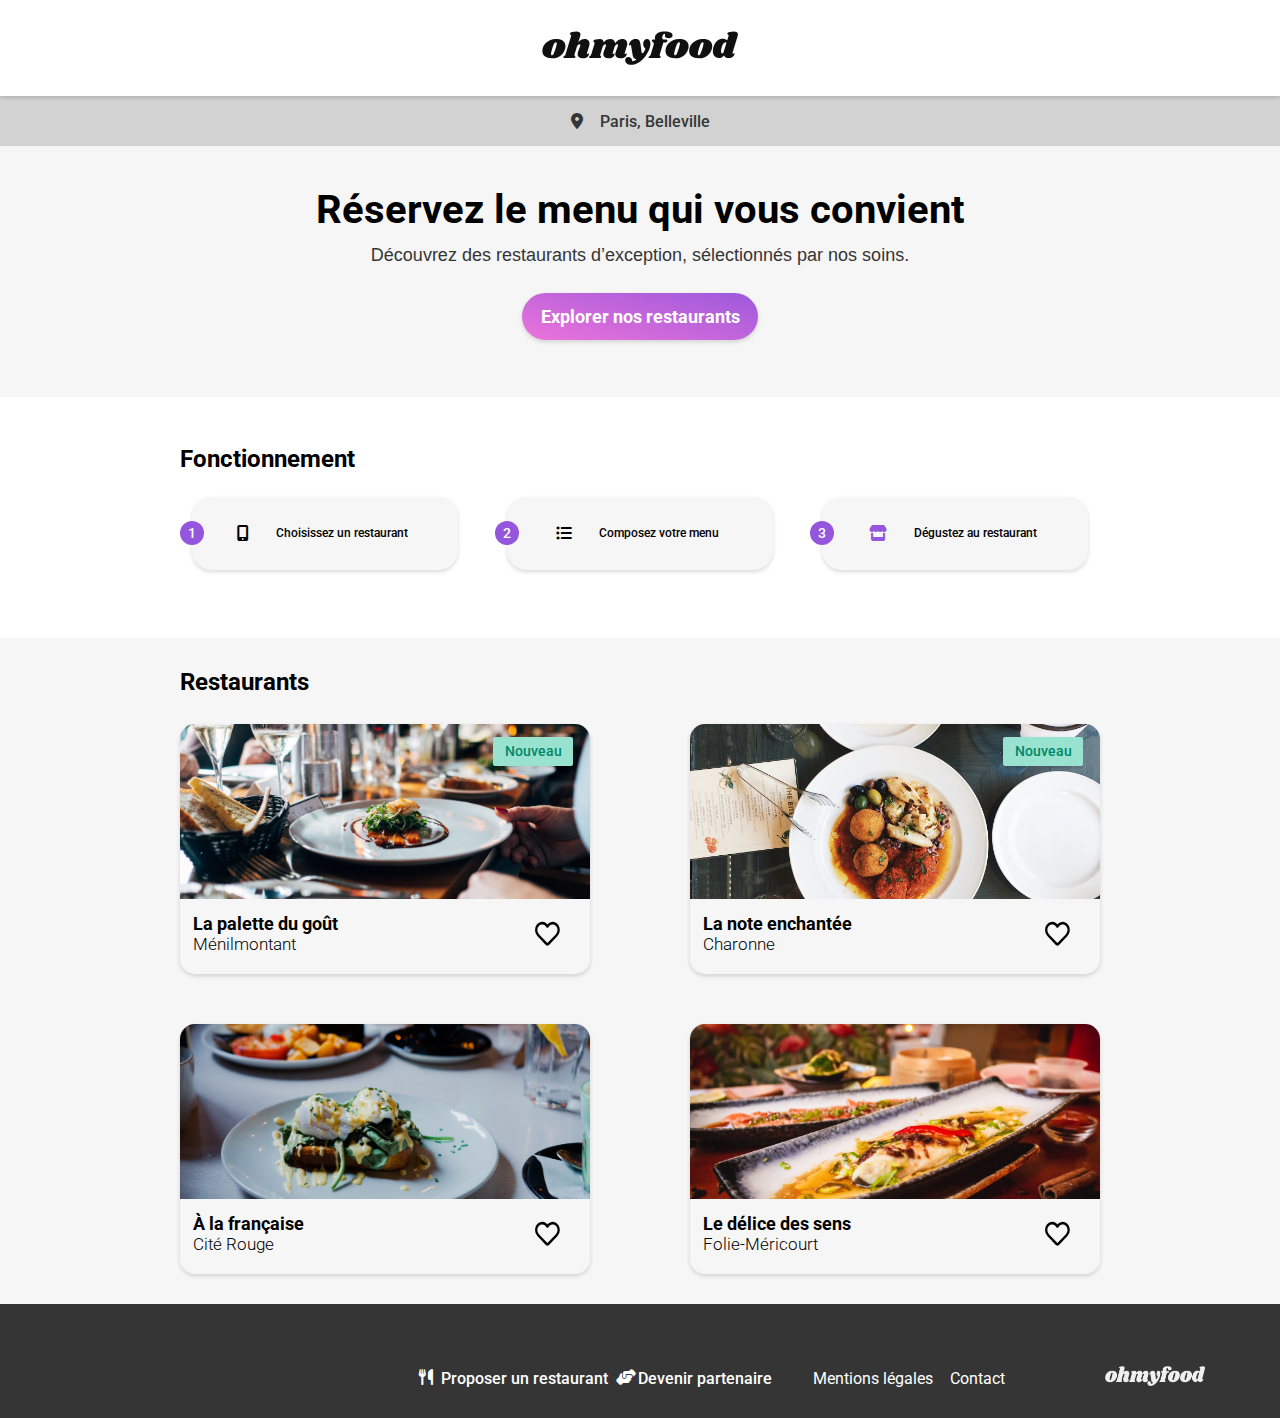
==== index.html @ 23bd2c26 "like button feature ok" ====
<!DOCTYPE html>
<html lang="fr">

<head>
    <meta charset="UTF-8">
    <title>Oh my food</title>
    <meta name="viewport" content="width=device-width, initial-scale=1.0">
    <link rel="preconnect" href="https://fonts.googleapis.com">
    <link rel="preconnect" href="https://fonts.gstatic.com" crossorigin>
    <link href="https://fonts.googleapis.com/css2?family=Roboto&family=Shrikhand&display=swap" rel="stylesheet">
    <link rel="stylesheet" href="sass/style.css">
</head>

<body>
    <header class="header_home">
        <!--logo-->
        <img  class="header_home-img" src="images/logo/ohmyfood@2x.svg" alt="logo ohmyfood">
    </header>
    <main>
        <section class="location_section">
            <!--location-->
            <i class="fa-sharp fa-solid fa-location-dot"></i>
            <h3>Paris, Belleville</h3>
        </section>
        <section class="button_section">
            <!--titles and button-->
            <div>
                <h1>Réservez le menu qui vous convient</h1>
                <h2>Découvrez des restaurants d’exception, sélectionnés par nos soins.</h2>
<!--            button    -->
                <a class="button" rel="explorer" href="#ancre_restaurants"><h4>Explorer nos restaurants</h4></a>
            </div>
        </section>
        <section class="fonctionnement_section">
            <h1 class="fonctionnement_section-title">Fonctionnement</h1>
<!--        all the 3 "how it works cards"-->
            <div class="fonctionnement_section-cardsContainer">
<!--            1st-->
                <article class="fonctionnement_section-singleCard">
<!--                number in purple circle    -->
                    <div class="cardNumber">
                        <p>1</p>
                    </div>
<!--                "how it works card box"    -->
                    <div class="cardBox">
                        <i class="fa-solid fa-mobile-screen-button"></i>
                        <h3>Choisissez un restaurant</h3>
                    </div>
                </article>
<!--            2nd    -->
                <article class="fonctionnement_section-singleCard">
                    <div class="cardNumber">
                        <p>2</p>
                    </div>
                    <div class="cardBox">
                        <i class="fa-solid fa-list-ul"></i>
                        <h3>Composez votre menu</h3>
                    </div>
                </article>
<!--            3rd    -->
                <article class="fonctionnement_section-singleCard">
                    <div class="cardNumber">
                        <p>3</p>
                    </div>
                    <div class="cardBox">
                        <i class="fa-solid fa-store purpleIcon"></i>
                        <h3>Dégustez au restaurant</h3>
                    </div>
                </article>
            </div>
        </section>
        <section class="restaurants_section" id="ancre_restaurants">
            <h1 class="restaurants_section-title">Restaurants</h1>
            <div class="restaurants_section-cardsContainer">
                <article class="restaurants_section-singleCard">
                    <a rel="La palette du goût" href="restaurants/palette_du_gout.html">
                        <div>
                            <img src="images/restaurants/jay-wennington-N_Y88TWmGwA-unsplash.jpg" alt="La note enchantée image">
                            <p class="newIcon">Nouveau</p>
                        </div>
                        <div class="card_textContainer">
                            <h4>La palette du goût</h4>
                            <h5>Ménilmontant</h5>
                        </div>
                    </a>
                    <div class="likeButton likeButtonCard">
                        <input type="checkbox" class="likeButton-input">
                        <label class="likeButton-label">
                            <i class="fa-regular fa-heart likeDefault"></i>
                            <i class="fa-solid fa-heart likeActive"></i>
                        </label>
                    </div>
                </article>
                <article class="restaurants_section-singleCard">
                    <a rel="La note enchantée" href="restaurants/note_enchantée.html">
                        <div>
                            <img src="images/restaurants/stil-u2Lp8tXIcjw-unsplash.jpg" alt="La note enchantée image">
                            <p class="newIcon">Nouveau</p>
                        </div>
                        <div class="card_textContainer">
                            <h4>La note enchantée</h4>
                            <h5>Charonne</h5>
                        </div>
                    </a>
                    <div class="likeButton likeButtonCard">
                        <input type="checkbox" class="likeButton-input">
                        <label class="likeButton-label">
                            <i class="fa-regular fa-heart likeDefault"></i>
                            <i class="fa-solid fa-heart likeActive"></i>
                        </label>
                    </div>
                </article>
                <article class="restaurants_section-singleCard">
                    <a rel="La note enchantée" href="restaurants/la_francaise.html">
                        <div>
                            <img src="images/restaurants/toa-heftiba-DQKerTsQwi0-unsplash.jpg" alt="La note enchantée image">
                        </div>
                        <div class="card_textContainer">
                            <h4>À la française</h4>
                            <h5>Cité Rouge</h5>
                        </div>
                    </a>
                    <div class="likeButton likeButtonCard">
                        <input type="checkbox" class="likeButton-input">
                        <label class="likeButton-label">
                            <i class="fa-regular fa-heart likeDefault"></i>
                            <i class="fa-solid fa-heart likeActive"></i>
                        </label>
                    </div>
                </article>
                <article class="restaurants_section-singleCard">
                    <a rel="La note enchantée" href="restaurants/delice_des_sens.html">
                        <div>
                            <img src="images/restaurants/louis-hansel-shotsoflouis-qNBGVyOCY8Q-unsplash.jpg" alt="La note enchantée image">
                        </div>
                        <div class="card_textContainer">
                            <h4>Le délice des sens</h4>
                            <h5>Folie-Méricourt</h5>
                        </div>
                    </a>
                    <div class="likeButton likeButtonCard">
                        <input type="checkbox" class="likeButton-input">
                        <label class="likeButton-label">
                            <i class="fa-regular fa-heart likeDefault"></i>
                            <i class="fa-solid fa-heart likeActive"></i>
                        </label>
                    </div>
                </article>
            </div>
        </section>
    </main>
    <footer>
        <section>
            <img src="images/logo/ohmyfood.png" alt="logo ohmyfood">
            <article>
                <a rel="Proposer un restaurant" href="#">
                    <div>
                        <i class="fa-solid fa-utensils"></i>
                        <h3>Proposer un restaurant</h3>
                    </div>
                </a>
                <a rel="Devenir Partenaire" href="#">
                    <div>
                        <i class="fa-solid fa-handshake-angle"></i>
                        <h3>Devenir partenaire</h3>
                    </div>
                </a>
                <a class="footerText" rel="mentions légales" href="#">Mentions légales</a>
                <a class="footerText" rel="contact" href="#">Contact</a>
            </article>
        </section>
    </footer>
</body>

</html>
---- sass/style.css ----
/*mixins*/
@import 'fontawesome/fontawesome.css';
body {
  width: 100%;
  margin: 0px;
  padding: 0px;
}

section {
  width: 100%;
}

* {
  font-family: Roboto, sans-serif;
}

a {
  text-decoration: none;
  color: black;
}

h1 {
  font-size: 24px;
  font-weight: 700;
  margin: 0;
}

h2 {
  font-size: 18px;
  font-weight: 300;
}

h3 {
  font-size: 16px;
  font-weight: 500;
  margin: 0;
}

h4 {
  font-size: 18px;
  font-weight: 700;
  margin: 0;
}

h5 {
  font-size: 17px;
  font-weight: 300;
  margin: 0;
}

p {
  font-size: 14.18px;
  font-weight: 500;
  margin: 0;
}

.restaurant_name {
  font-family: Shrikhand;
  font-size: 28px;
  font-style: italic;
  font-weight: 400;
  line-height: 41px;
  letter-spacing: 0em;
}

.recepy_name {
  font-size: 18px;
  font-weight: 600;
}

.recepy_spec {
  font-size: 15.04;
  font-weight: 300;
}

.recepy_price {
  font-size: 15.04;
  font-weight: 700;
}

footer {
  background-color: #353535;
  width: 100%;
}
footer section {
  height: 176px;
  display: flex;
  flex-direction: column;
}
footer img {
  padding-top: 22px;
  padding-left: 25px;
  padding-bottom: 16px;
  height: 20px;
  width: 100px;
  -webkit-filter: invert(100%);
  filter: invert(100%);
}
footer article {
  display: flex;
  flex-flow: column nowrap;
  gap: 7px;
  padding-left: 25px;
}
footer div {
  display: flex;
  flex-direction: row;
  flex-wrap: nowrap;
  gap: 11px;
}
footer i {
  width: 11px;
  height: 13px;
}
footer a {
  color: #FFFFFF;
}
@media (min-width: 914px) {
  footer section {
    height: 114px;
    flex-direction: row-reverse;
    align-items: flex-end;
  }
  footer img {
    position: relative;
    bottom: 2px;
    padding-right: 75px;
    padding-bottom: 30px;
  }
  footer article {
    flex-flow: row nowrap;
    padding-bottom: 30px;
  }
  footer div {
    width: 190px;
  }
  footer .footerText {
    width: 130px;
  }
}

.header_home {
  height: 63px;
  width: 100%;
  display: flex;
  justify-content: center;
  align-items: center;
  background-color: #FFFFFF;
  box-shadow: 0px 2px 4px rgba(0, 0, 0, 0.15);
  position: relative;
}
.header_homeimg {
  height: 44px;
  width: 162px;
}
@media (min-width: 1024px) {
  .header_home {
    height: 96px;
  }
  .header_homeimg {
    height: 34.2px;
    width: 200px;
  }
}

.header_page {
  height: 63px;
  width: 100%;
}
.header_page a {
  position: absolute;
  left: 25px;
  top: 20px;
}
.header_page i {
  transform: scale(1.5, 1.4);
}
.header_page nav {
  display: flex;
  flex-direction: row;
  justify-content: center;
  align-items: center;
}
.header_page img {
  position: relative;
  height: 36px;
  width: 197px;
  top: 14px;
}

.location_section {
  display: flex;
  flex-flow: row nowrap;
  justify-content: center;
  align-items: center;
  height: 50px;
  gap: 17px;
  background-color: #D2D2D2;
}
.location_section h3 {
  color: #353535;
}
.location_section i {
  height: 16px;
  width: 12px;
  color: #353535;
}

.button_section {
  background-color: #F6F6F6;
}
.button_section div {
  display: flex;
  flex-flow: column nowrap;
  align-items: center;
  justify-content: center;
  text-align: center;
}
.button_section div h1 {
  color: #000000;
  margin: 39.5px 42px 12px 42px;
}
@media (min-width: 1024px) {
  .button_section div h1 {
    font-size: 40px;
  }
}
.button_section div h2 {
  color: #353535;
  font-family: Roboto Thin, sans-serif;
  margin: 0px 34px 27px 34px;
}

.fonctionnement_section {
  display: flex;
  flex-direction: column;
  padding-top: 48px;
  padding-bottom: 68px;
}
@media (min-width: 1352px) {
  .fonctionnement_section {
    padding-top: 50px;
    padding-bottom: 50px;
  }
}
.fonctionnement_section-title {
  margin-bottom: 24px;
  padding-left: 20px;
  padding-right: 20px;
}
@media (min-width: 768px) {
  .fonctionnement_section-title {
    padding-left: 50px;
    padding-right: 50px;
  }
}
@media (min-width: 1024px) {
  .fonctionnement_section-title {
    padding-left: 180px;
    padding-right: 180px;
  }
}
.fonctionnement_section-cardsContainer {
  display: flex;
  flex-direction: column;
  align-items: center;
  gap: 25px;
  padding-left: 20px;
  padding-right: 20px;
}
@media (min-width: 768px) {
  .fonctionnement_section-cardsContainer {
    padding-left: 50px;
    padding-right: 50px;
  }
}
@media (min-width: 1024px) {
  .fonctionnement_section-cardsContainer {
    padding-left: 180px;
    padding-right: 180px;
  }
}
@media (min-width: 768px) {
  .fonctionnement_section-cardsContainer {
    flex-direction: row;
    flex-wrap: nowrap;
  }
}

.restaurants_section {
  background-color: #F6F6F6;
  padding-top: 54px;
  padding-bottom: 66px;
  display: flex;
  flex-direction: column;
  gap: 28px;
}
@media (min-width: 1024px) {
  .restaurants_section {
    padding-top: 30px;
    padding-bottom: 30px;
  }
}
.restaurants_section-title {
  padding-left: 20px;
  padding-right: 20px;
}
@media (min-width: 768px) {
  .restaurants_section-title {
    padding-left: 50px;
    padding-right: 50px;
  }
}
@media (min-width: 1024px) {
  .restaurants_section-title {
    padding-left: 180px;
    padding-right: 180px;
  }
}
.restaurants_section-cardsContainer {
  display: flex;
  flex-direction: column;
  gap: 18px;
  padding-left: 20px;
  padding-right: 20px;
}
@media (min-width: 768px) {
  .restaurants_section-cardsContainer {
    padding-left: 50px;
    padding-right: 50px;
  }
}
@media (min-width: 1024px) {
  .restaurants_section-cardsContainer {
    padding-left: 180px;
    padding-right: 180px;
  }
}
@media (min-width: 768px) {
  .restaurants_section-cardsContainer {
    display: grid;
    grid-template-columns: 1fr 1fr;
    grid-template-rows: 1fr 1fr;
    row-gap: 50px;
    column-gap: 100px;
  }
}

.background_image {
  height: 235px;
  padding-bottom: 40px;
  margin: 0;
}
.background_image img {
  object-fit: cover;
  height: 275px;
  width: 100%;
}

.centerMenuSection-for-Desktop {
  display: flex;
  justify-content: center;
  height: 100%;
  margin-top: -40px;
  padding-top: 0;
}

.menu_section {
  background-color: #F6F6F6;
  width: 100%;
  min-height: 100%;
  display: flex;
  flex-direction: column;
  border-radius: 40px 40px 0px 0px;
  position: relative;
}
@media (min-width: 1024px) {
  .menu_section {
    max-width: 1055px;
  }
}
.menu_section-title {
  display: flex;
  flex-direction: row;
  flex-wrap: nowrap;
  justify-content: space-between;
  align-items: center;
  padding-top: 32px;
  padding-right: 50px;
  padding-bottom: 40px;
  padding-left: 17px;
}
@media (min-width: 635px) {
  .menu_section-title {
    justify-content: center;
    gap: 24px;
  }
}
.menu_section-title i {
  transform: scale(1.5, 1.7);
  position: relative;
  bottom: 3px;
}

.button {
  background: linear-gradient(193.33deg, #9356DC -11.44%, #FF79DA 123.93%);
  box-shadow: 0px 2px 4px rgba(0, 0, 0, 0.15);
  position: relative;
  border-radius: 25px;
  color: #FFFFFF;
  padding: 13px 18.75px;
  margin-bottom: 57px;
}
.button-pages {
  width: 186px;
  margin-bottom: 40px;
}

/*use of input to keep selector active after clicking :
put it on top layer and make it invisible*/
/*input + label : position absolute IOT put both in
same place*/
.likeButton {
  width: 30px;
  height: 30px;
}
.likeButton-input {
  position: absolute;
  height: 20px;
  width: 20px;
  z-index: 1;
  opacity: 0;
}
.likeButton-input:checked + label .likeActive {
  display: block;
}
.likeButton-input:checked + label .likeDefault {
  display: none;
}

.likeButtonCard {
  position: absolute;
  right: 25px;
  bottom: 25px;
}
.likeButtonCard .likeButton-label {
  position: absolute;
  transform: scale(1.55, 1.75);
}
.likeButtonCard .likeButton-label .likeActive, .likeButtonCard .likeButton-label .likeDefault {
  display: block;
  position: absolute;
}
.likeButtonCard .likeButton-label .likeActive {
  display: none;
  background-image: linear-gradient(193.33deg, #9356DC -11.44%, #FF79DA 123.93%);
  background-size: 100%;
  -webkit-background-clip: text;
  -webkit-text-fill-color: transparent;
}

.likeButtonMenu {
  position: absolute;
  right: 27px;
  top: 62px;
}
@media (min-width: 635px) {
  .likeButtonMenu {
    position: initial;
  }
}
.likeButtonMenu .likeButton-label {
  position: absolute;
  transform: scale(1.1, 1.1);
}
.likeButtonMenu .likeButton-label .likeActive, .likeButtonMenu .likeButton-label .likeDefault {
  display: block;
  position: absolute;
}
.likeButtonMenu .likeButton-label .likeActive {
  display: none;
  background-image: linear-gradient(193.33deg, #9356DC -11.44%, #FF79DA 123.93%);
  background-size: 100%;
  -webkit-background-clip: text;
  -webkit-text-fill-color: transparent;
}
@media (min-width: 635px) {
  .likeButtonMenu .likeButton-label {
    position: relative;
    top: 23px;
    left: 6px;
  }
}

.fonctionnement_section-singleCard {
  display: flex;
  flex-flow: row nowrap;
  justify-content: center;
  align-items: center;
  width: 100%;
}
.fonctionnement_section-singleCard .cardNumber {
  background: #9356DC;
  border-radius: 50%;
  height: 24px;
  padding: 0;
  display: flex;
  position: relative;
  z-index: 2;
}
.fonctionnement_section-singleCard .cardNumber p {
  display: flex;
  align-items: center;
  justify-content: center;
  color: #FFFFFF;
  width: 24px;
  height: 24px;
}
.fonctionnement_section-singleCard .cardBox {
  display: flex;
  flex-flow: row nowrap;
  align-items: center;
  justify-content: center;
  background-color: #F6F6F6;
  padding: 28.5px 38px 28.5px 33.5px;
  gap: 27px;
  width: 100%;
  position: relative;
  z-index: 1;
  right: 12px;
  box-shadow: 0px 2px 4px rgba(0, 0, 0, 0.15);
  position: relative;
  border-radius: 20px;
}
.fonctionnement_section-singleCard .cardBox .purpleIcon {
  color: #9356DC;
}
@media (min-width: 768px) {
  .fonctionnement_section-singleCard h3 {
    font-size: 12px;
  }
}
@media (min-width: 1352px) {
  .fonctionnement_section-singleCard h3 {
    font-size: 16px;
  }
}

.restaurants_section-singleCard {
  height: 250px;
  width: 100%;
  position: relative;
  border-radius: 15px;
  box-shadow: 0px 2px 4px rgba(0, 0, 0, 0.15);
  position: relative;
}
.restaurants_section-singleCard img {
  border-top-right-radius: 15px;
  border-top-left-radius: 15px;
}
.restaurants_section-singleCard img {
  height: 175px;
  width: 100%;
  object-fit: cover;
}
.restaurants_section-singleCard .newIcon {
  background-color: #99E2D0;
  color: #008766;
  width: 80px;
  height: 29px;
  border-radius: 2px;
  display: flex;
  align-items: center;
  justify-content: center;
  box-shadow: 0px 2px 4px rgba(0, 0, 0, 0.15);
  position: relative;
  position: absolute;
  top: 13px;
  right: 17px;
}
.restaurants_section-singleCard .card_textContainer {
  display: flex;
  flex-flow: column nowrap;
  justify-content: center;
  align-items: flex-start;
  position: absolute;
  left: 13px;
  bottom: 20px;
}

.menu_section-cards {
  display: flex;
  flex-direction: column;
  gap: 40px;
  align-items: center;
}
.menu_section-cards-title {
  display: flex;
  flex-direction: column;
  padding-right: 13px;
  padding-left: 13px;
  padding-bottom: 40px;
}
.menu_section-cards-title h3 {
  font-weight: 300;
}
.menu_section-cards-title hr {
  background-color: #99E2D0;
  margin-left: 0;
  margin-bottom: 12px;
  width: 40px;
  height: 3px;
  border: none;
}
.menu_section-cards-categoryContainer {
  max-width: 634px;
}
.menu_section-cards-container {
  display: flex;
  flex-flow: column nowrap;
  gap: 12px;
  padding-right: 13px;
  padding-left: 13px;
  padding-bottom: 40px;
}
.menu_section-cards-singleCard {
  display: flex;
  flex-direction: column;
  flex-wrap: nowrap;
  justify-content: center;
  height: 69px;
  width: 100%;
  background-color: #FFFFFF;
  border-radius: 15px;
  gap: 5px;
}
.menu_section-cards-singleCard p {
  padding: 0px 15px;
}
.menu_section-cards-singleCard div {
  display: flex;
  flex-flow: row nowrap;
  justify-content: space-between;
}

/*!
 * Font Awesome Free 6.4.0 by @fontawesome - https://fontawesome.com
 * License - https://fontawesome.com/license/free (Icons: CC BY 4.0, Fonts: SIL OFL 1.1, Code: MIT License)
 * Copyright 2023 Fonticons, Inc.
 */
:root, :host {
  --fa-style-family-classic: "Font Awesome 6 Free";
  --fa-font-regular: normal 400 1em/1 "Font Awesome 6 Free";
}

@font-face {
  font-family: "Font Awesome 6 Free";
  font-style: normal;
  font-weight: 400;
  font-display: block;
  src: url("./webfonts/fa-regular-400.woff2") format("woff2"), url("./webfonts/fa-regular-400.ttf") format("truetype");
}
.far,
.fa-regular {
  font-weight: 400;
}

/*!
 * Font Awesome Free 6.4.0 by @fontawesome - https://fontawesome.com
 * License - https://fontawesome.com/license/free (Icons: CC BY 4.0, Fonts: SIL OFL 1.1, Code: MIT License)
 * Copyright 2023 Fonticons, Inc.
 */
:root, :host {
  --fa-style-family-classic: "Font Awesome 6 Free";
  --fa-font-solid: normal 900 1em/1 "Font Awesome 6 Free";
}

@font-face {
  font-family: "Font Awesome 6 Free";
  font-style: normal;
  font-weight: 900;
  font-display: block;
  src: url("./webfonts/fa-solid-900.woff2") format("woff2"), url("./webfonts/fa-solid-900.ttf") format("truetype");
}
.fas,
.fa-solid {
  font-weight: 900;
}

/*# sourceMappingURL=style.css.map */
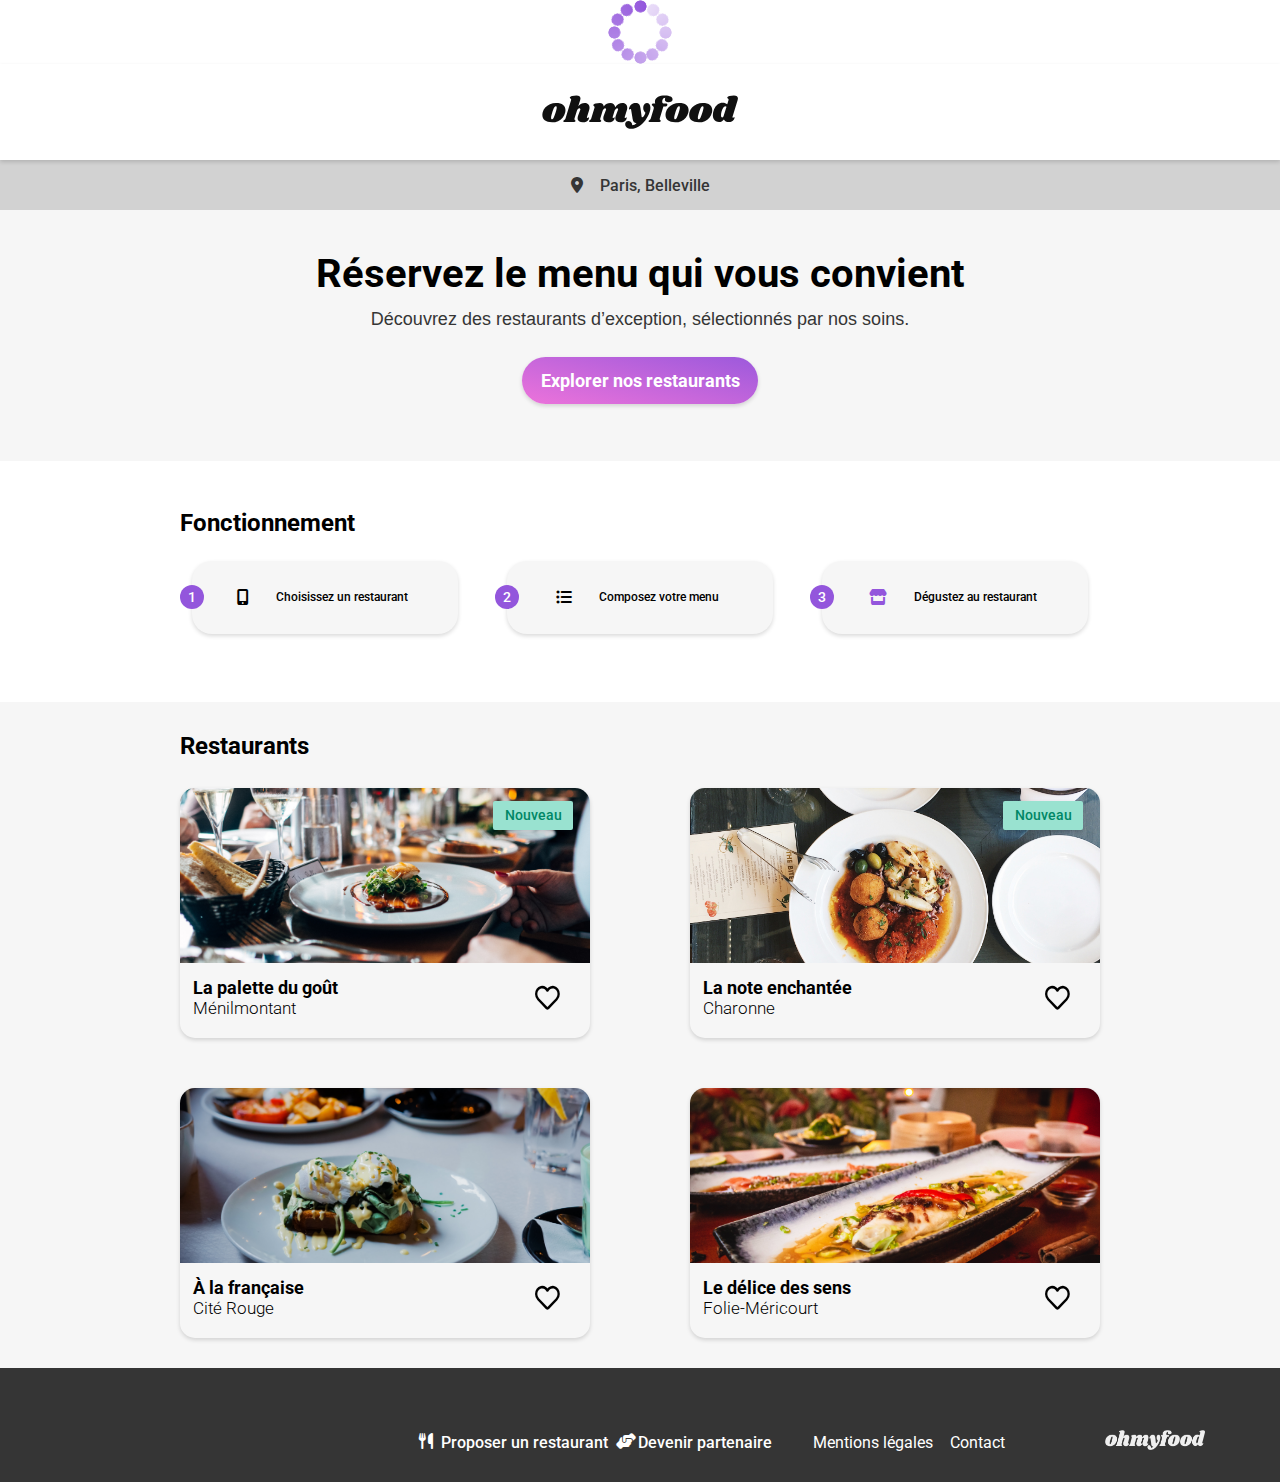
==== commit 53a48d34: "loader ok, next > display time" ====
--- a/index.html
+++ b/index.html
@@ -12,6 +12,9 @@
 </head>
 
 <body>
+    <section class="loaderContainer">
+        <div class="loader"></div>
+    </section>
     <header class="header_home">
         <!--logo-->
         <img  class="header_home-img" src="images/logo/ohmyfood@2x.svg" alt="logo ohmyfood">
@@ -72,8 +75,8 @@
         <section class="restaurants_section" id="ancre_restaurants">
             <h1 class="restaurants_section-title">Restaurants</h1>
             <div class="restaurants_section-cardsContainer">
-                <article class="restaurants_section-singleCard">
-                    <a rel="La palette du goût" href="restaurants/palette_du_gout.html">
+                <a rel="La palette du goût" href="restaurants/palette_du_gout.html">
+                    <article class="restaurants_section-singleCard">
                         <div>
                             <img src="images/restaurants/jay-wennington-N_Y88TWmGwA-unsplash.jpg" alt="La note enchantée image">
                             <p class="newIcon">Nouveau</p>
@@ -82,17 +85,17 @@
                             <h4>La palette du goût</h4>
                             <h5>Ménilmontant</h5>
                         </div>
-                    </a>
-                    <div class="likeButton likeButtonCard">
-                        <input type="checkbox" class="likeButton-input">
-                        <label class="likeButton-label">
-                            <i class="fa-regular fa-heart likeDefault"></i>
-                            <i class="fa-solid fa-heart likeActive"></i>
-                        </label>
-                    </div>
-                </article>
-                <article class="restaurants_section-singleCard">
-                    <a rel="La note enchantée" href="restaurants/note_enchantée.html">
+                        <div class="likeButton likeButtonCard">
+                            <input type="checkbox" class="likeButton-input">
+                            <label class="likeButton-label">
+                                <i class="fa-regular fa-heart likeDefault"></i>
+                                <i class="fa-solid fa-heart likeActive"></i>
+                            </label>
+                        </div>
+                    </article>
+                </a>
+                <a rel="La note enchantée" href="restaurants/note_enchantée.html">
+                    <article class="restaurants_section-singleCard">
                         <div>
                             <img src="images/restaurants/stil-u2Lp8tXIcjw-unsplash.jpg" alt="La note enchantée image">
                             <p class="newIcon">Nouveau</p>
@@ -101,17 +104,17 @@
                             <h4>La note enchantée</h4>
                             <h5>Charonne</h5>
                         </div>
-                    </a>
-                    <div class="likeButton likeButtonCard">
-                        <input type="checkbox" class="likeButton-input">
-                        <label class="likeButton-label">
-                            <i class="fa-regular fa-heart likeDefault"></i>
-                            <i class="fa-solid fa-heart likeActive"></i>
-                        </label>
-                    </div>
-                </article>
-                <article class="restaurants_section-singleCard">
-                    <a rel="La note enchantée" href="restaurants/la_francaise.html">
+                        <div class="likeButton likeButtonCard">
+                            <input type="checkbox" class="likeButton-input">
+                            <label class="likeButton-label">
+                                <i class="fa-regular fa-heart likeDefault"></i>
+                                <i class="fa-solid fa-heart likeActive"></i>
+                            </label>
+                        </div>
+                    </article>
+                </a>
+                <a rel="La note enchantée" href="restaurants/la_francaise.html">
+                    <article class="restaurants_section-singleCard">
                         <div>
                             <img src="images/restaurants/toa-heftiba-DQKerTsQwi0-unsplash.jpg" alt="La note enchantée image">
                         </div>
@@ -119,17 +122,17 @@
                             <h4>À la française</h4>
                             <h5>Cité Rouge</h5>
                         </div>
-                    </a>
-                    <div class="likeButton likeButtonCard">
-                        <input type="checkbox" class="likeButton-input">
-                        <label class="likeButton-label">
-                            <i class="fa-regular fa-heart likeDefault"></i>
-                            <i class="fa-solid fa-heart likeActive"></i>
-                        </label>
-                    </div>
-                </article>
-                <article class="restaurants_section-singleCard">
-                    <a rel="La note enchantée" href="restaurants/delice_des_sens.html">
+                        <div class="likeButton likeButtonCard">
+                            <input type="checkbox" class="likeButton-input">
+                            <label class="likeButton-label">
+                                <i class="fa-regular fa-heart likeDefault"></i>
+                                <i class="fa-solid fa-heart likeActive"></i>
+                            </label>
+                        </div>
+                    </article>
+                </a>
+                <a rel="La note enchantée" href="restaurants/delice_des_sens.html">
+                    <article class="restaurants_section-singleCard">
                         <div>
                             <img src="images/restaurants/louis-hansel-shotsoflouis-qNBGVyOCY8Q-unsplash.jpg" alt="La note enchantée image">
                         </div>
@@ -137,15 +140,15 @@
                             <h4>Le délice des sens</h4>
                             <h5>Folie-Méricourt</h5>
                         </div>
-                    </a>
-                    <div class="likeButton likeButtonCard">
-                        <input type="checkbox" class="likeButton-input">
-                        <label class="likeButton-label">
-                            <i class="fa-regular fa-heart likeDefault"></i>
-                            <i class="fa-solid fa-heart likeActive"></i>
-                        </label>
-                    </div>
-                </article>
+                        <div class="likeButton likeButtonCard">
+                            <input type="checkbox" class="likeButton-input">
+                            <label class="likeButton-label">
+                                <i class="fa-regular fa-heart likeDefault"></i>
+                                <i class="fa-solid fa-heart likeActive"></i>
+                            </label>
+                        </div>
+                    </article>
+                </a>
             </div>
         </section>
     </main>
--- a/sass/style.css
+++ b/sass/style.css
@@ -188,6 +188,50 @@
   top: 14px;
 }
 
+.loader {
+  width: 20%; /* control the size */
+  aspect-ratio: 1;
+  display: grid;
+  -webkit-mask: conic-gradient(from 15deg, rgba(0, 0, 0, 0.2), #000);
+  animation: load 1450ms steps(12) infinite;
+  background: radial-gradient(closest-side at 50% 12.5%, #9356DC 90%, rgba(0, 0, 0, 0) 98%) 50% 0/20% 80% repeat-y, radial-gradient(closest-side at 12.5% 50%, #9356DC 90%, rgba(0, 0, 0, 0) 98%) 0 50%/80% 20% repeat-x;
+}
+@media (min-width: 768px) {
+  .loader {
+    width: 6.6666666667%;
+  }
+}
+@media (min-width: 1024px) {
+  .loader {
+    width: 5%;
+  }
+}
+.loader:before, .loader:after {
+  background: radial-gradient(closest-side at 50% 12.5%, #9356DC 90%, rgba(0, 0, 0, 0) 98%) 50% 0/20% 80% repeat-y, radial-gradient(closest-side at 12.5% 50%, #9356DC 90%, rgba(0, 0, 0, 0) 98%) 0 50%/80% 20% repeat-x;
+  content: "";
+  grid-area: 1/1;
+  transform: rotate(30deg);
+}
+.loader:after {
+  transform: rotate(60deg);
+}
+@keyframes load {
+  from {
+    transform: rotate(0turn);
+  }
+  to {
+    transform: rotate(1turn);
+  }
+}
+
+.loaderContainer {
+  width: 100%;
+  height: 100%;
+  display: flex;
+  justify-content: center;
+  align-items: center;
+}
+
 .location_section {
   display: flex;
   flex-flow: row nowrap;
@@ -403,26 +447,34 @@
 }
 
 .button {
-  background: linear-gradient(193.33deg, #9356DC -11.44%, #FF79DA 123.93%);
-  box-shadow: 0px 2px 4px rgba(0, 0, 0, 0.15);
-  position: relative;
-  border-radius: 25px;
   color: #FFFFFF;
   padding: 13px 18.75px;
   margin-bottom: 57px;
+  border-radius: 25px;
+  box-shadow: 0px 2px 4px rgba(0, 0, 0, 0.15);
+  position: relative;
+  transition: box-shadow 0.3s ease-in-out;
+  background: linear-gradient(193.33deg, #9356DC -11.44%, #FF79DA 123.93%);
 }
 .button-pages {
   width: 186px;
   margin-bottom: 40px;
+}
+.button:hover {
+  background: linear-gradient(0deg, rgba(255, 255, 255, 0.15), rgba(255, 255, 255, 0.15)), linear-gradient(200.64deg, #9356DC -5.2%, #FF79DA 110.74%);
+  box-shadow: 0px 4px 15px rgba(0, 0, 0, 0.35);
 }
 
 /*use of input to keep selector active after clicking :
 put it on top layer and make it invisible*/
 /*input + label : position absolute IOT put both in
 same place*/
+/* label properties are described inside a mixin
+(likeButton)*/
 .likeButton {
   width: 30px;
   height: 30px;
+  position: absolute;
 }
 .likeButton-input {
   position: absolute;
@@ -439,7 +491,6 @@
 }
 
 .likeButtonCard {
-  position: absolute;
   right: 25px;
   bottom: 25px;
 }
@@ -460,13 +511,18 @@
 }
 
 .likeButtonMenu {
-  position: absolute;
   right: 27px;
   top: 62px;
 }
 @media (min-width: 635px) {
   .likeButtonMenu {
     position: initial;
+  }
+}
+@media (max-width: 635px) {
+  .likeButtonMenu .likeButton-input {
+    bottom: 30px;
+    right: 10px;
   }
 }
 .likeButtonMenu .likeButton-label {
@@ -487,7 +543,7 @@
 @media (min-width: 635px) {
   .likeButtonMenu .likeButton-label {
     position: relative;
-    top: 23px;
+    top: 21.5px;
     left: 6px;
   }
 }
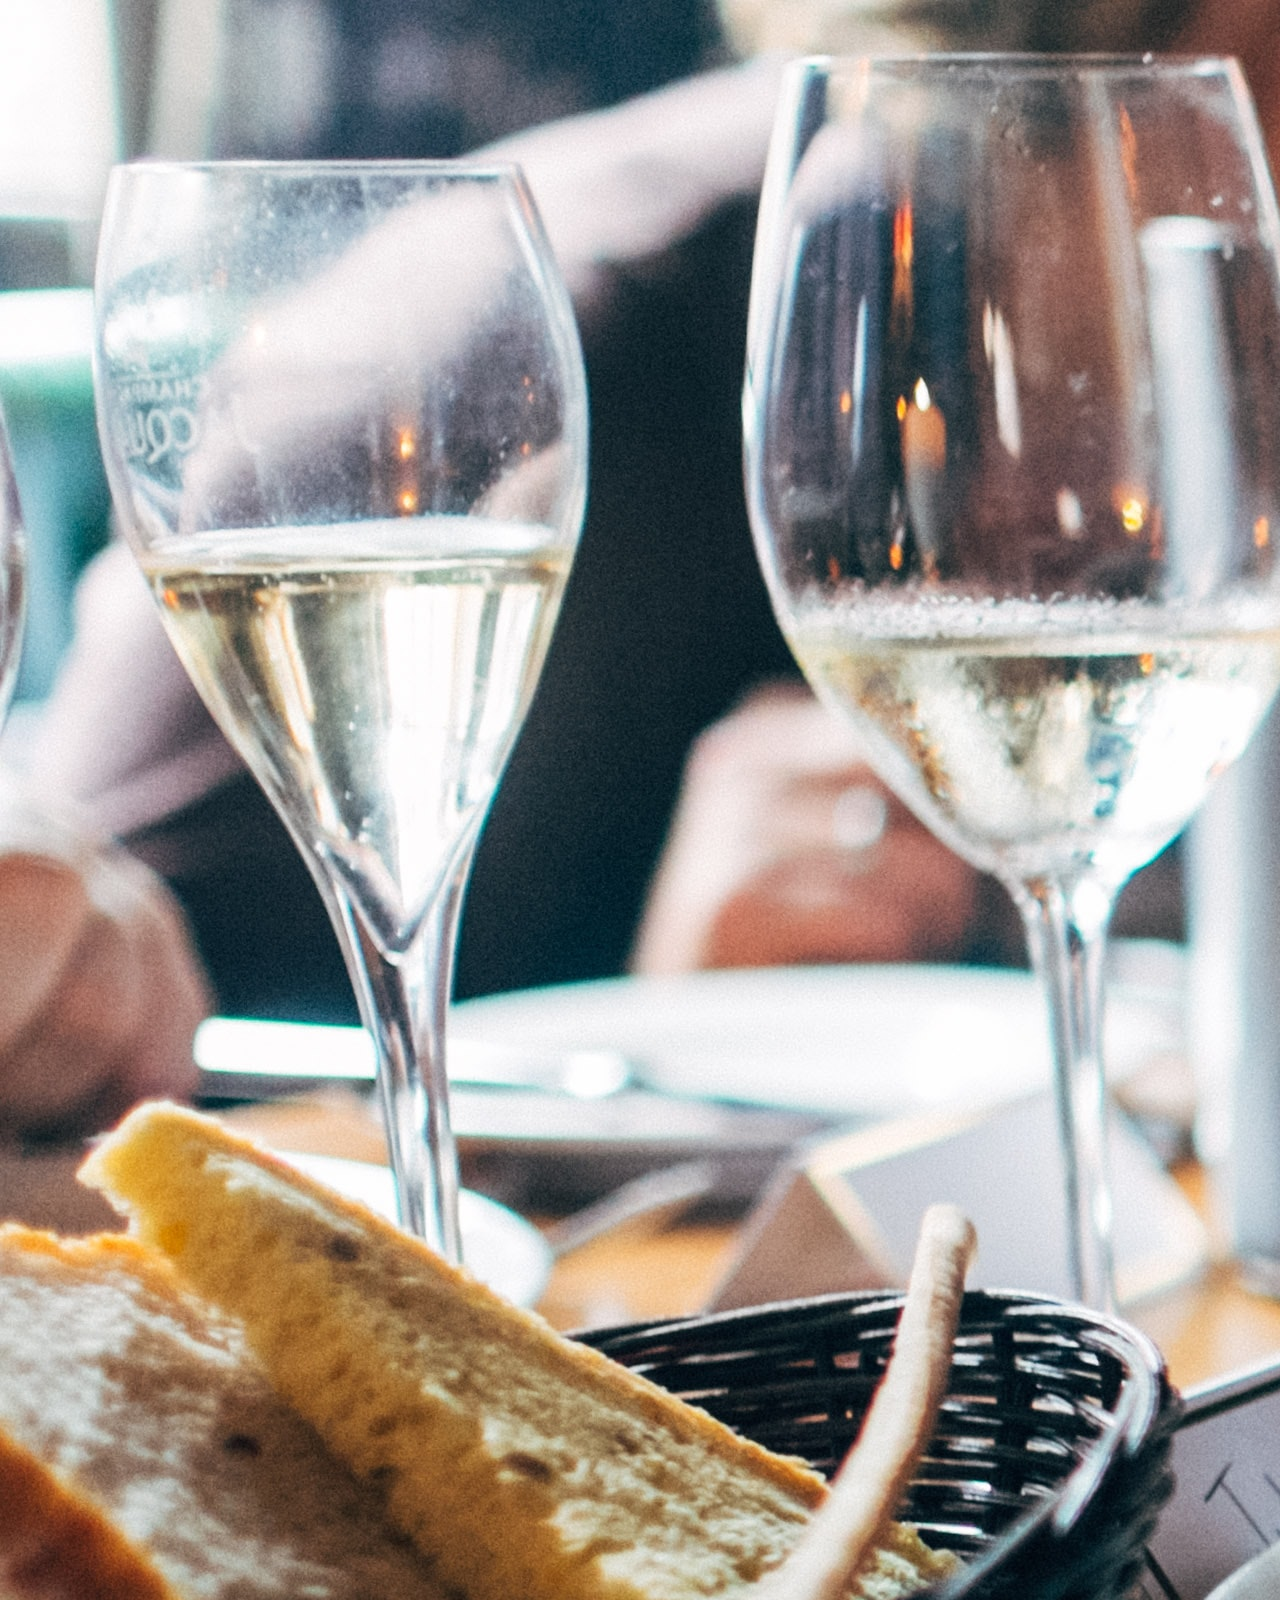
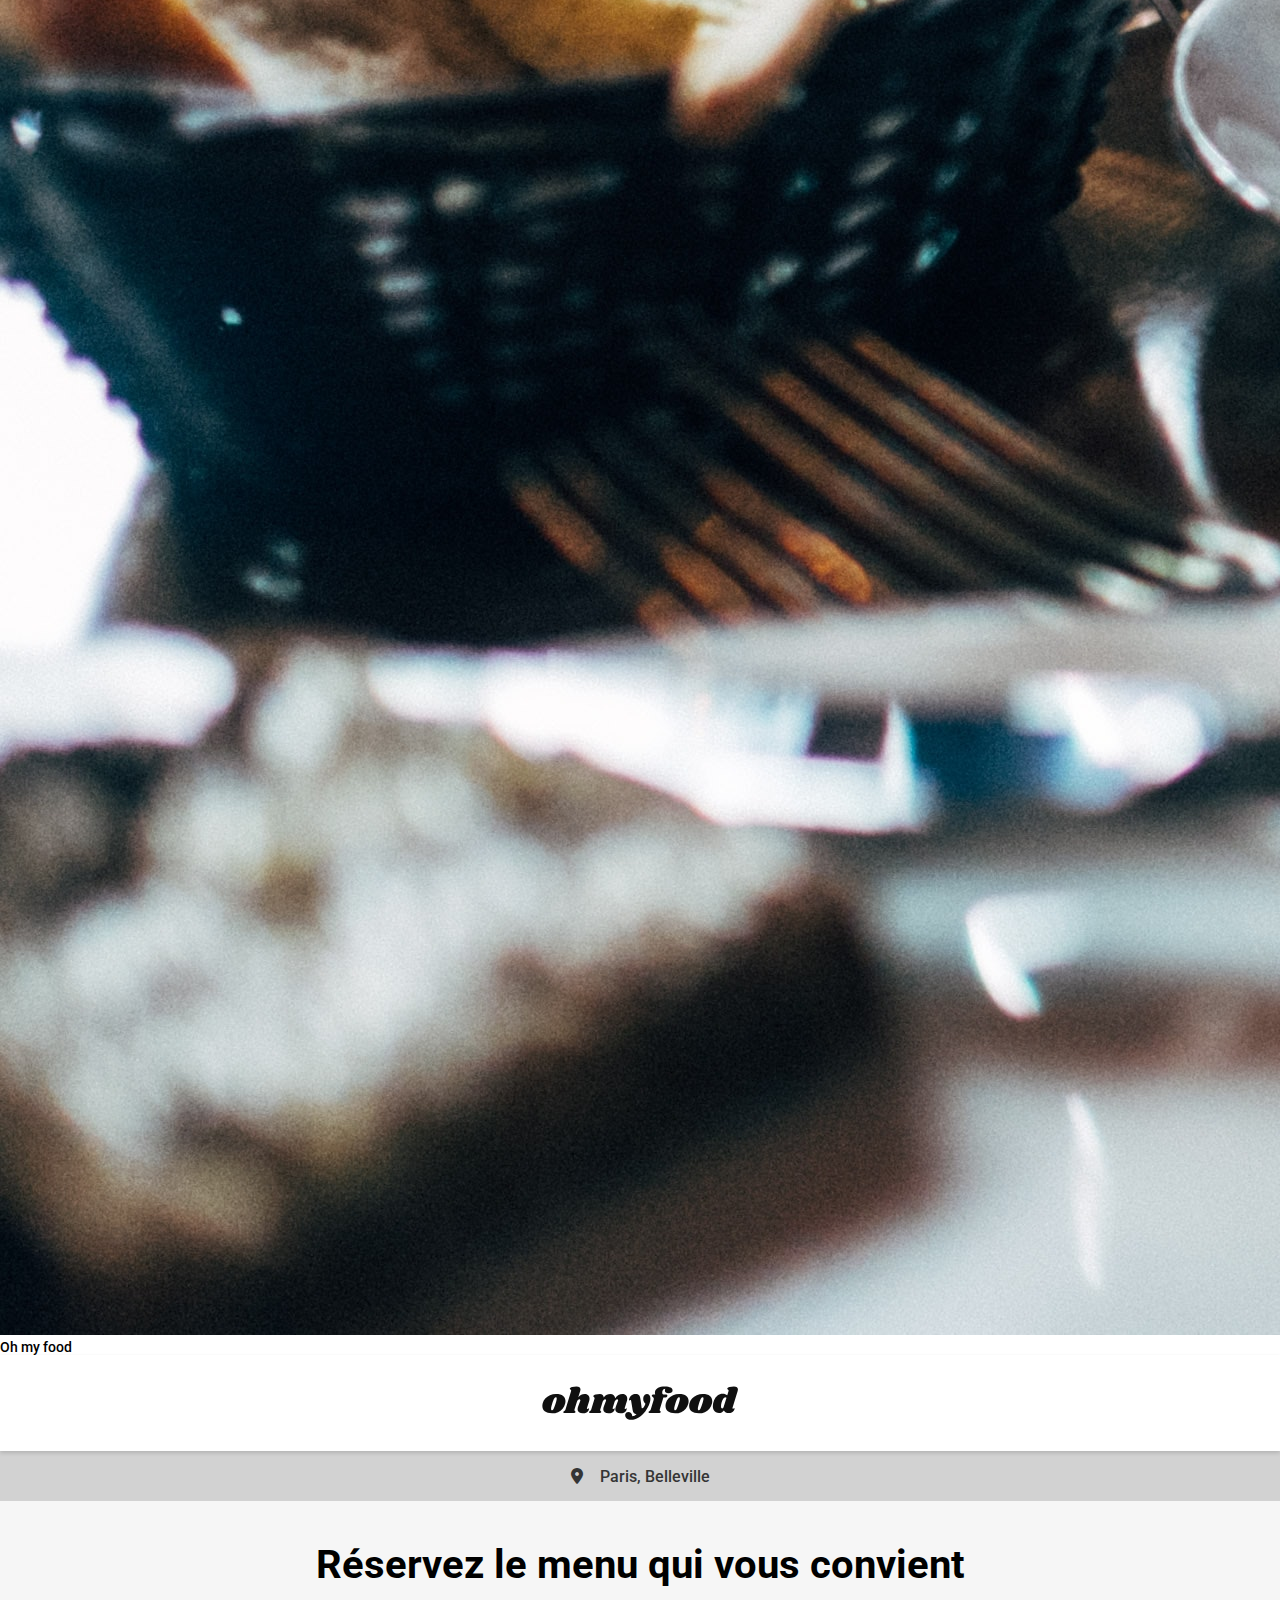
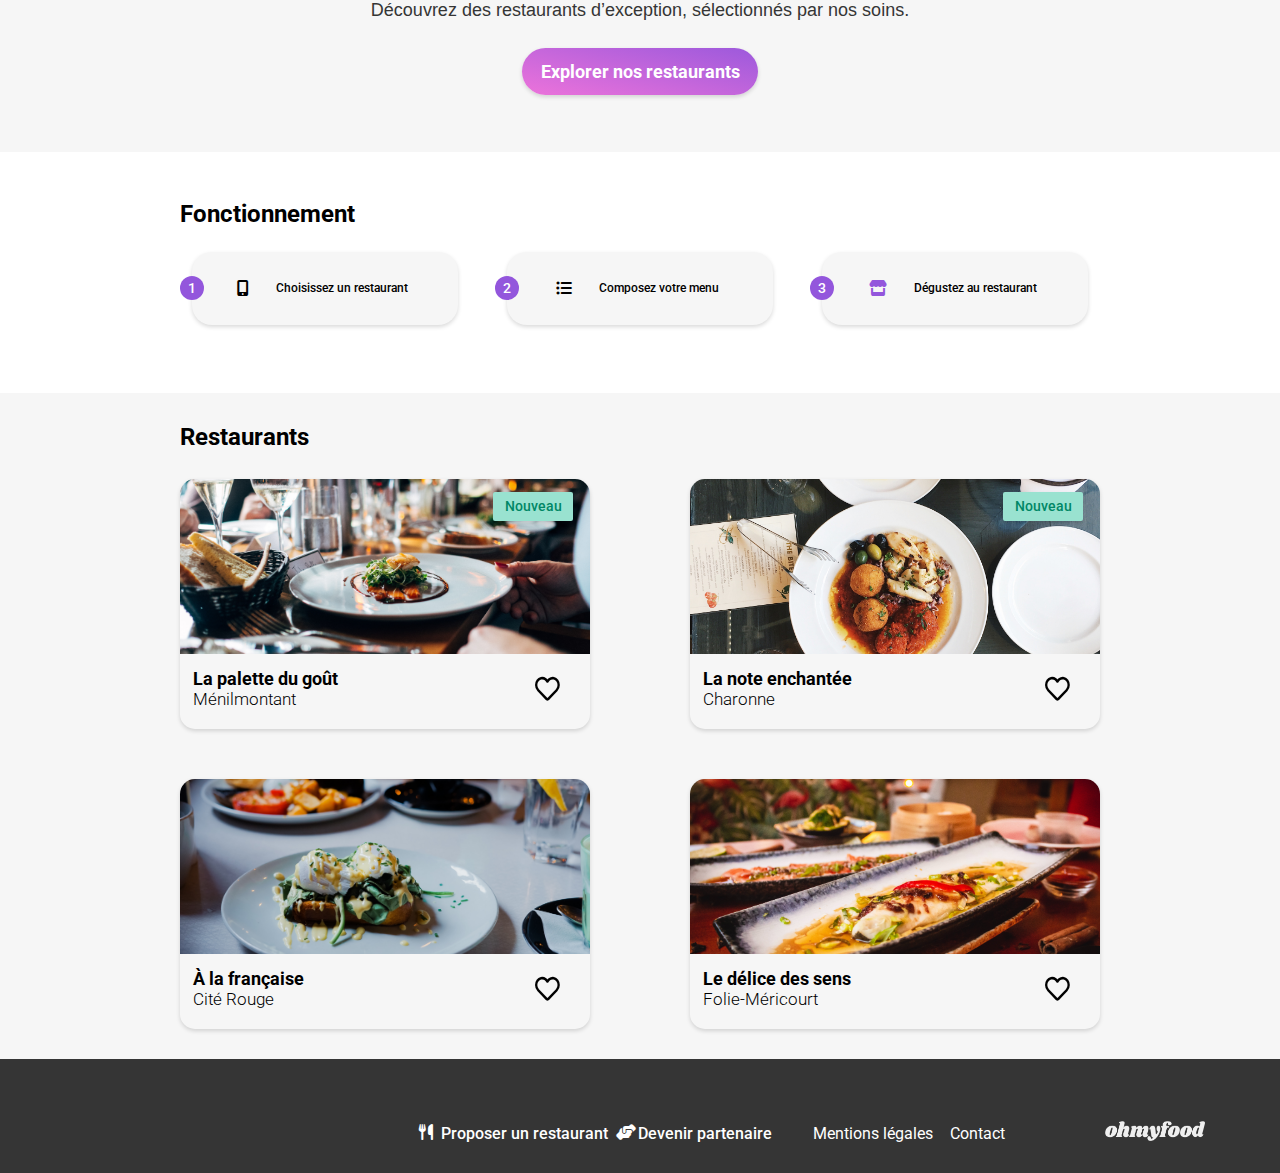
==== commit d0f8be16: "loader 2 creation" ====
--- a/index.html
+++ b/index.html
@@ -1,5 +1,5 @@
 <!DOCTYPE html>
-<html lang="fr">
+<html lang="fr" xmlns="http://www.w3.org/1999/html">
 
 <head>
     <meta charset="UTF-8">
@@ -12,8 +12,17 @@
 </head>
 
 <body>
-    <section class="loaderContainer">
-        <div class="loader"></div>
+<!--    <section class="loaderContainer loaderContainer-hidden">-->
+<!--        <div class="loader"></div>-->
+<!--    </section>-->
+    <section class="loader2Container"/>
+        <div class="loader2Image">
+            <img src="images/restaurants/jay-wennington-N_Y88TWmGwA-unsplash.jpg">
+        </div>
+        <div class="loader2Box"></div>
+        <div class="loader2Text">
+            <p>Oh my food</p>
+        </div>
     </section>
     <header class="header_home">
         <!--logo-->
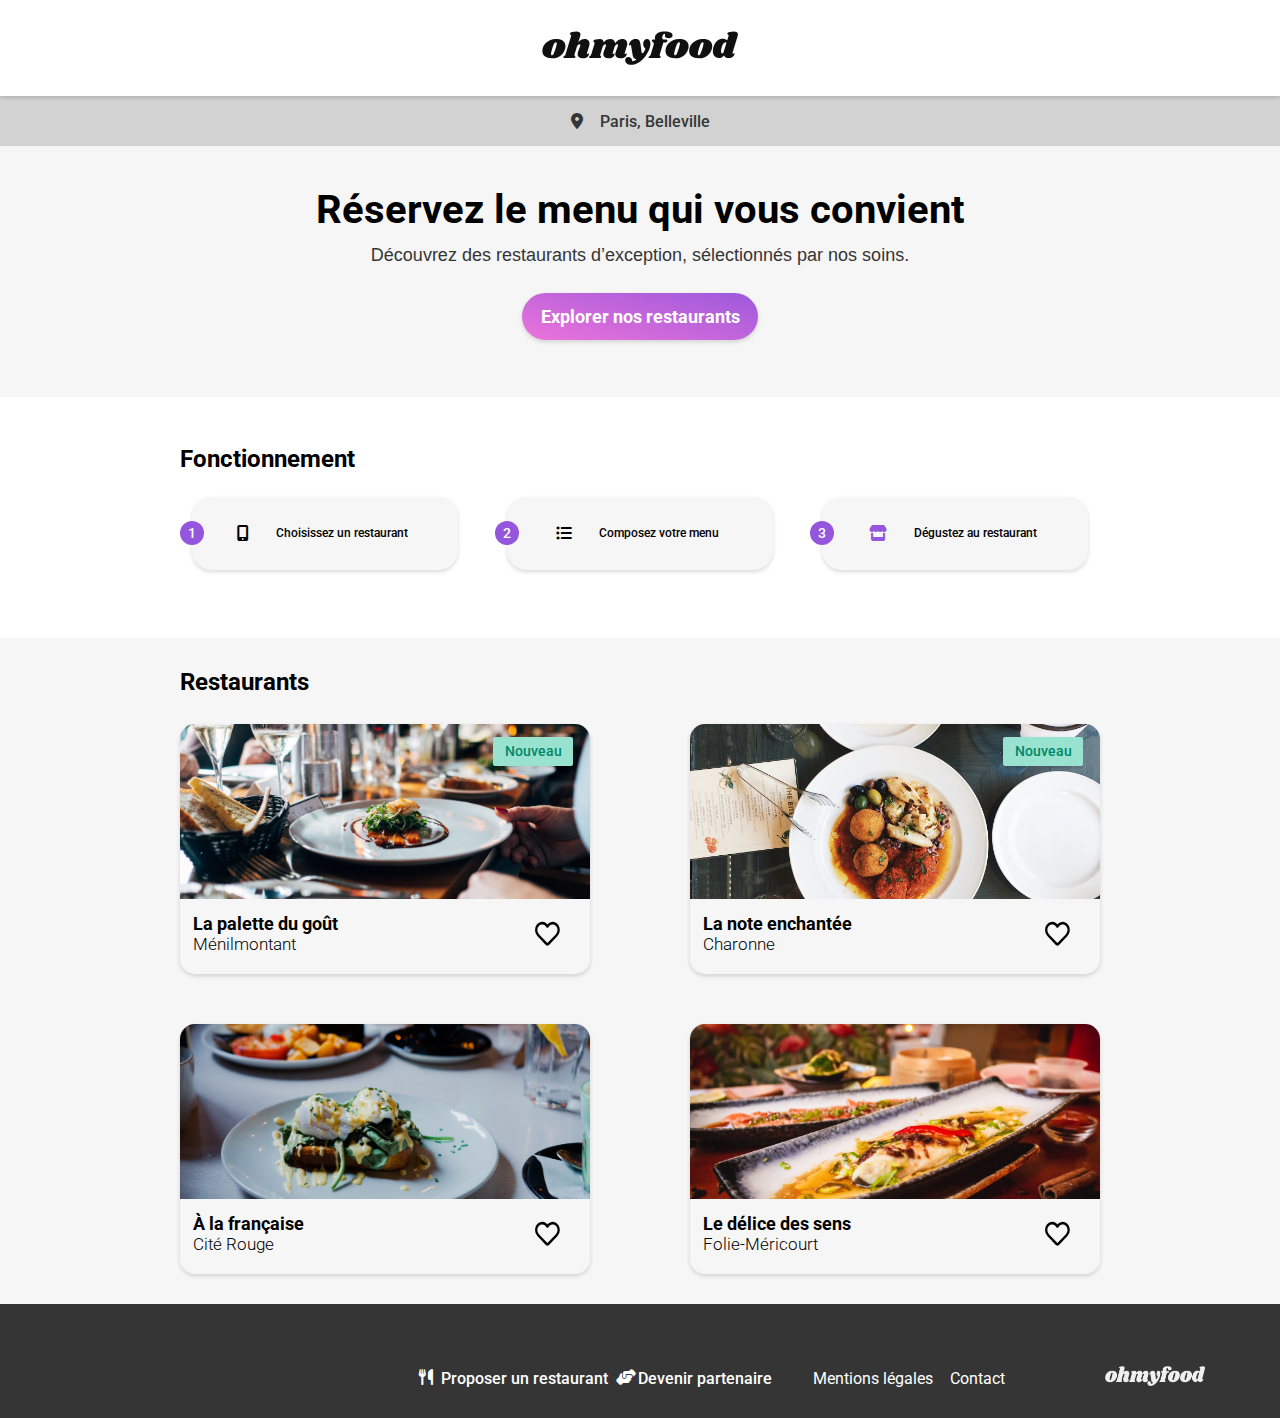
==== commit 9650cd23: "check for choice meal : button integrated without effects" ====
--- a/index.html
+++ b/index.html
@@ -1,187 +1,175 @@
 <!DOCTYPE html>
-<html lang="fr" xmlns="http://www.w3.org/1999/html">
+<html lang="fr">
 
 <head>
-    <meta charset="UTF-8">
-    <title>Oh my food</title>
-    <meta name="viewport" content="width=device-width, initial-scale=1.0">
-    <link rel="preconnect" href="https://fonts.googleapis.com">
-    <link rel="preconnect" href="https://fonts.gstatic.com" crossorigin>
-    <link href="https://fonts.googleapis.com/css2?family=Roboto&family=Shrikhand&display=swap" rel="stylesheet">
-    <link rel="stylesheet" href="sass/style.css">
+	<meta charset="UTF-8">
+	<title>Oh my food</title>
+	<meta name="viewport" content="width=device-width, initial-scale=1.0">
+	<link rel="preconnect" href="https://fonts.googleapis.com">
+	<link rel="preconnect" href="https://fonts.gstatic.com" crossorigin>
+	<link href="https://fonts.googleapis.com/css2?family=Roboto&family=Shrikhand&display=swap" rel="stylesheet">
+	<link rel="stylesheet" href="sass/style.css">
 </head>
 
 <body>
-<!--    <section class="loaderContainer loaderContainer-hidden">-->
-<!--        <div class="loader"></div>-->
-<!--    </section>-->
-    <section class="loader2Container"/>
-        <div class="loader2Image">
-            <img src="images/restaurants/jay-wennington-N_Y88TWmGwA-unsplash.jpg">
-        </div>
-        <div class="loader2Box"></div>
-        <div class="loader2Text">
-            <p>Oh my food</p>
-        </div>
-    </section>
-    <header class="header_home">
-        <!--logo-->
-        <img  class="header_home-img" src="images/logo/ohmyfood@2x.svg" alt="logo ohmyfood">
-    </header>
-    <main>
-        <section class="location_section">
-            <!--location-->
-            <i class="fa-sharp fa-solid fa-location-dot"></i>
-            <h3>Paris, Belleville</h3>
-        </section>
-        <section class="button_section">
-            <!--titles and button-->
-            <div>
-                <h1>Réservez le menu qui vous convient</h1>
-                <h2>Découvrez des restaurants d’exception, sélectionnés par nos soins.</h2>
-<!--            button    -->
-                <a class="button" rel="explorer" href="#ancre_restaurants"><h4>Explorer nos restaurants</h4></a>
-            </div>
-        </section>
-        <section class="fonctionnement_section">
-            <h1 class="fonctionnement_section-title">Fonctionnement</h1>
-<!--        all the 3 "how it works cards"-->
-            <div class="fonctionnement_section-cardsContainer">
-<!--            1st-->
-                <article class="fonctionnement_section-singleCard">
-<!--                number in purple circle    -->
-                    <div class="cardNumber">
-                        <p>1</p>
-                    </div>
-<!--                "how it works card box"    -->
-                    <div class="cardBox">
-                        <i class="fa-solid fa-mobile-screen-button"></i>
-                        <h3>Choisissez un restaurant</h3>
-                    </div>
-                </article>
-<!--            2nd    -->
-                <article class="fonctionnement_section-singleCard">
-                    <div class="cardNumber">
-                        <p>2</p>
-                    </div>
-                    <div class="cardBox">
-                        <i class="fa-solid fa-list-ul"></i>
-                        <h3>Composez votre menu</h3>
-                    </div>
-                </article>
-<!--            3rd    -->
-                <article class="fonctionnement_section-singleCard">
-                    <div class="cardNumber">
-                        <p>3</p>
-                    </div>
-                    <div class="cardBox">
-                        <i class="fa-solid fa-store purpleIcon"></i>
-                        <h3>Dégustez au restaurant</h3>
-                    </div>
-                </article>
-            </div>
-        </section>
-        <section class="restaurants_section" id="ancre_restaurants">
-            <h1 class="restaurants_section-title">Restaurants</h1>
-            <div class="restaurants_section-cardsContainer">
-                <a rel="La palette du goût" href="restaurants/palette_du_gout.html">
-                    <article class="restaurants_section-singleCard">
-                        <div>
-                            <img src="images/restaurants/jay-wennington-N_Y88TWmGwA-unsplash.jpg" alt="La note enchantée image">
-                            <p class="newIcon">Nouveau</p>
-                        </div>
-                        <div class="card_textContainer">
-                            <h4>La palette du goût</h4>
-                            <h5>Ménilmontant</h5>
-                        </div>
-                        <div class="likeButton likeButtonCard">
-                            <input type="checkbox" class="likeButton-input">
-                            <label class="likeButton-label">
-                                <i class="fa-regular fa-heart likeDefault"></i>
-                                <i class="fa-solid fa-heart likeActive"></i>
-                            </label>
-                        </div>
-                    </article>
-                </a>
-                <a rel="La note enchantée" href="restaurants/note_enchantée.html">
-                    <article class="restaurants_section-singleCard">
-                        <div>
-                            <img src="images/restaurants/stil-u2Lp8tXIcjw-unsplash.jpg" alt="La note enchantée image">
-                            <p class="newIcon">Nouveau</p>
-                        </div>
-                        <div class="card_textContainer">
-                            <h4>La note enchantée</h4>
-                            <h5>Charonne</h5>
-                        </div>
-                        <div class="likeButton likeButtonCard">
-                            <input type="checkbox" class="likeButton-input">
-                            <label class="likeButton-label">
-                                <i class="fa-regular fa-heart likeDefault"></i>
-                                <i class="fa-solid fa-heart likeActive"></i>
-                            </label>
-                        </div>
-                    </article>
-                </a>
-                <a rel="La note enchantée" href="restaurants/la_francaise.html">
-                    <article class="restaurants_section-singleCard">
-                        <div>
-                            <img src="images/restaurants/toa-heftiba-DQKerTsQwi0-unsplash.jpg" alt="La note enchantée image">
-                        </div>
-                        <div class="card_textContainer">
-                            <h4>À la française</h4>
-                            <h5>Cité Rouge</h5>
-                        </div>
-                        <div class="likeButton likeButtonCard">
-                            <input type="checkbox" class="likeButton-input">
-                            <label class="likeButton-label">
-                                <i class="fa-regular fa-heart likeDefault"></i>
-                                <i class="fa-solid fa-heart likeActive"></i>
-                            </label>
-                        </div>
-                    </article>
-                </a>
-                <a rel="La note enchantée" href="restaurants/delice_des_sens.html">
-                    <article class="restaurants_section-singleCard">
-                        <div>
-                            <img src="images/restaurants/louis-hansel-shotsoflouis-qNBGVyOCY8Q-unsplash.jpg" alt="La note enchantée image">
-                        </div>
-                        <div class="card_textContainer">
-                            <h4>Le délice des sens</h4>
-                            <h5>Folie-Méricourt</h5>
-                        </div>
-                        <div class="likeButton likeButtonCard">
-                            <input type="checkbox" class="likeButton-input">
-                            <label class="likeButton-label">
-                                <i class="fa-regular fa-heart likeDefault"></i>
-                                <i class="fa-solid fa-heart likeActive"></i>
-                            </label>
-                        </div>
-                    </article>
-                </a>
-            </div>
-        </section>
-    </main>
-    <footer>
-        <section>
-            <img src="images/logo/ohmyfood.png" alt="logo ohmyfood">
-            <article>
-                <a rel="Proposer un restaurant" href="#">
-                    <div>
-                        <i class="fa-solid fa-utensils"></i>
-                        <h3>Proposer un restaurant</h3>
-                    </div>
-                </a>
-                <a rel="Devenir Partenaire" href="#">
-                    <div>
-                        <i class="fa-solid fa-handshake-angle"></i>
-                        <h3>Devenir partenaire</h3>
-                    </div>
-                </a>
-                <a class="footerText" rel="mentions légales" href="#">Mentions légales</a>
-                <a class="footerText" rel="contact" href="#">Contact</a>
-            </article>
-        </section>
-    </footer>
+<header class="header_home">
+	<!--logo-->
+	<img  class="header_home-img" src="images/logo/ohmyfood@2x.svg" alt="logo ohmyfood">
+</header>
+<main>
+	<section class="location_section">
+		<!--location-->
+		<i class="fa-sharp fa-solid fa-location-dot"></i>
+		<h3>Paris, Belleville</h3>
+	</section>
+	<section class="button_section">
+		<!--titles and button-->
+		<div>
+			<h1>Réservez le menu qui vous convient</h1>
+			<h2>Découvrez des restaurants d’exception, sélectionnés par nos soins.</h2>
+			<!--            button    -->
+			<a class="button" rel="explorer" href="#ancre_restaurants"><h4>Explorer nos restaurants</h4></a>
+		</div>
+	</section>
+	<section class="fonctionnement_section">
+		<h1 class="fonctionnement_section-title">Fonctionnement</h1>
+		<!--        all the 3 "how it works cards"-->
+		<div class="fonctionnement_section-cardsContainer">
+			<!--            1st-->
+			<article class="fonctionnement_section-singleCard">
+				<!--                number in purple circle    -->
+				<div class="cardNumber">
+					<p>1</p>
+				</div>
+				<!--                "how it works card box"    -->
+				<div class="cardBox">
+					<i class="fa-solid fa-mobile-screen-button"></i>
+					<h3>Choisissez un restaurant</h3>
+				</div>
+			</article>
+			<!--            2nd    -->
+			<article class="fonctionnement_section-singleCard">
+				<div class="cardNumber">
+					<p>2</p>
+				</div>
+				<div class="cardBox">
+					<i class="fa-solid fa-list-ul"></i>
+					<h3>Composez votre menu</h3>
+				</div>
+			</article>
+			<!--            3rd    -->
+			<article class="fonctionnement_section-singleCard">
+				<div class="cardNumber">
+					<p>3</p>
+				</div>
+				<div class="cardBox">
+					<i class="fa-solid fa-store purpleIcon"></i>
+					<h3>Dégustez au restaurant</h3>
+				</div>
+			</article>
+		</div>
+	</section>
+	<section class="restaurants_section" id="ancre_restaurants">
+		<h1 class="restaurants_section-title">Restaurants</h1>
+		<div class="restaurants_section-cardsContainer">
+			<a rel="La palette du goût" href="restaurants/palette_du_gout.html">
+				<article class="restaurants_section-singleCard">
+					<div>
+						<img src="images/restaurants/jay-wennington-N_Y88TWmGwA-unsplash.jpg" alt="La note enchantée image">
+						<p class="newIcon">Nouveau</p>
+					</div>
+					<div class="card_textContainer">
+						<h4>La palette du goût</h4>
+						<h5>Ménilmontant</h5>
+					</div>
+					<div class="likeButton likeButtonCard">
+						<input type="checkbox" class="likeButton-input">
+						<label class="likeButton-label">
+							<i class="fa-regular fa-heart likeDefault"></i>
+							<i class="fa-solid fa-heart likeActive"></i>
+						</label>
+					</div>
+				</article>
+			</a>
+			<a rel="La note enchantée" href="restaurants/note_enchantée.html">
+				<article class="restaurants_section-singleCard">
+					<div>
+						<img src="images/restaurants/stil-u2Lp8tXIcjw-unsplash.jpg" alt="La note enchantée image">
+						<p class="newIcon">Nouveau</p>
+					</div>
+					<div class="card_textContainer">
+						<h4>La note enchantée</h4>
+						<h5>Charonne</h5>
+					</div>
+					<div class="likeButton likeButtonCard">
+						<input type="checkbox" class="likeButton-input">
+						<label class="likeButton-label">
+							<i class="fa-regular fa-heart likeDefault"></i>
+							<i class="fa-solid fa-heart likeActive"></i>
+						</label>
+					</div>
+				</article>
+			</a>
+			<a rel="La note enchantée" href="restaurants/la_francaise.html">
+				<article class="restaurants_section-singleCard">
+					<div>
+						<img src="images/restaurants/toa-heftiba-DQKerTsQwi0-unsplash.jpg" alt="La note enchantée image">
+					</div>
+					<div class="card_textContainer">
+						<h4>À la française</h4>
+						<h5>Cité Rouge</h5>
+					</div>
+					<div class="likeButton likeButtonCard">
+						<input type="checkbox" class="likeButton-input">
+						<label class="likeButton-label">
+							<i class="fa-regular fa-heart likeDefault"></i>
+							<i class="fa-solid fa-heart likeActive"></i>
+						</label>
+					</div>
+				</article>
+			</a>
+			<a rel="La note enchantée" href="restaurants/delice_des_sens.html">
+				<article class="restaurants_section-singleCard">
+					<div>
+						<img src="images/restaurants/louis-hansel-shotsoflouis-qNBGVyOCY8Q-unsplash.jpg" alt="La note enchantée image">
+					</div>
+					<div class="card_textContainer">
+						<h4>Le délice des sens</h4>
+						<h5>Folie-Méricourt</h5>
+					</div>
+					<div class="likeButton likeButtonCard">
+						<input type="checkbox" class="likeButton-input">
+						<label class="likeButton-label">
+							<i class="fa-regular fa-heart likeDefault"></i>
+							<i class="fa-solid fa-heart likeActive"></i>
+						</label>
+					</div>
+				</article>
+			</a>
+		</div>
+	</section>
+</main>
+<footer>
+	<section>
+		<img src="images/logo/ohmyfood.png" alt="logo ohmyfood">
+		<article>
+			<a rel="Proposer un restaurant" href="#">
+				<div>
+					<i class="fa-solid fa-utensils"></i>
+					<h3>Proposer un restaurant</h3>
+				</div>
+			</a>
+			<a rel="Devenir Partenaire" href="#">
+				<div>
+					<i class="fa-solid fa-handshake-angle"></i>
+					<h3>Devenir partenaire</h3>
+				</div>
+			</a>
+			<a class="footerText" rel="mentions légales" href="#">Mentions légales</a>
+			<a class="footerText" rel="contact" href="#">Contact</a>
+		</article>
+	</section>
+</footer>
 </body>
 
 </html>--- a/sass/style.css
+++ b/sass/style.css
@@ -189,47 +189,14 @@
 }
 
 .loader {
-  width: 20%; /* control the size */
-  aspect-ratio: 1;
-  display: grid;
-  -webkit-mask: conic-gradient(from 15deg, rgba(0, 0, 0, 0.2), #000);
-  animation: load 1450ms steps(12) infinite;
-  background: radial-gradient(closest-side at 50% 12.5%, #9356DC 90%, rgba(0, 0, 0, 0) 98%) 50% 0/20% 80% repeat-y, radial-gradient(closest-side at 12.5% 50%, #9356DC 90%, rgba(0, 0, 0, 0) 98%) 0 50%/80% 20% repeat-x;
-}
-@media (min-width: 768px) {
-  .loader {
-    width: 6.6666666667%;
-  }
-}
-@media (min-width: 1024px) {
-  .loader {
-    width: 5%;
-  }
-}
-.loader:before, .loader:after {
-  background: radial-gradient(closest-side at 50% 12.5%, #9356DC 90%, rgba(0, 0, 0, 0) 98%) 50% 0/20% 80% repeat-y, radial-gradient(closest-side at 12.5% 50%, #9356DC 90%, rgba(0, 0, 0, 0) 98%) 0 50%/80% 20% repeat-x;
-  content: "";
-  grid-area: 1/1;
-  transform: rotate(30deg);
-}
-.loader:after {
-  transform: rotate(60deg);
-}
-@keyframes load {
-  from {
-    transform: rotate(0turn);
-  }
-  to {
-    transform: rotate(1turn);
-  }
-}
-
-.loaderContainer {
-  width: 100%;
-  height: 100%;
-  display: flex;
-  justify-content: center;
-  align-items: center;
+  position: absolute;
+  top: 50%;
+  right: 50%;
+  z-index: 1;
+}
+.loader i {
+  width: 100px;
+  height: 100px;
 }
 
 .location_section {
@@ -444,6 +411,179 @@
   transform: scale(1.5, 1.7);
   position: relative;
   bottom: 3px;
+}
+
+.fonctionnement_section-singleCard {
+  display: flex;
+  flex-flow: row nowrap;
+  justify-content: center;
+  align-items: center;
+  width: 100%;
+}
+.fonctionnement_section-singleCard .cardNumber {
+  background: #9356DC;
+  border-radius: 50%;
+  height: 24px;
+  padding: 0;
+  display: flex;
+  position: relative;
+  z-index: 2;
+}
+.fonctionnement_section-singleCard .cardNumber p {
+  display: flex;
+  align-items: center;
+  justify-content: center;
+  color: #FFFFFF;
+  width: 24px;
+  height: 24px;
+}
+.fonctionnement_section-singleCard .cardBox {
+  display: flex;
+  flex-flow: row nowrap;
+  align-items: center;
+  justify-content: center;
+  background-color: #F6F6F6;
+  padding: 28.5px 38px 28.5px 33.5px;
+  gap: 27px;
+  width: 100%;
+  position: relative;
+  z-index: 1;
+  right: 12px;
+  box-shadow: 0px 2px 4px rgba(0, 0, 0, 0.15);
+  position: relative;
+  border-radius: 20px;
+}
+.fonctionnement_section-singleCard .cardBox .purpleIcon {
+  color: #9356DC;
+}
+@media (min-width: 768px) {
+  .fonctionnement_section-singleCard h3 {
+    font-size: 12px;
+  }
+}
+@media (min-width: 1352px) {
+  .fonctionnement_section-singleCard h3 {
+    font-size: 16px;
+  }
+}
+
+.restaurants_section-singleCard {
+  height: 250px;
+  width: 100%;
+  position: relative;
+  border-radius: 15px;
+  box-shadow: 0px 2px 4px rgba(0, 0, 0, 0.15);
+  position: relative;
+}
+.restaurants_section-singleCard img {
+  border-top-right-radius: 15px;
+  border-top-left-radius: 15px;
+}
+.restaurants_section-singleCard img {
+  height: 175px;
+  width: 100%;
+  object-fit: cover;
+}
+.restaurants_section-singleCard .newIcon {
+  background-color: #99E2D0;
+  color: #008766;
+  width: 80px;
+  height: 29px;
+  border-radius: 2px;
+  display: flex;
+  align-items: center;
+  justify-content: center;
+  box-shadow: 0px 2px 4px rgba(0, 0, 0, 0.15);
+  position: relative;
+  position: absolute;
+  top: 13px;
+  right: 17px;
+}
+.restaurants_section-singleCard .card_textContainer {
+  display: flex;
+  flex-flow: column nowrap;
+  justify-content: center;
+  align-items: flex-start;
+  position: absolute;
+  left: 13px;
+  bottom: 20px;
+}
+
+.menu_section-cards {
+  display: flex;
+  flex-direction: column;
+  gap: 40px;
+  align-items: center;
+}
+.menu_section-cards-title {
+  display: flex;
+  flex-direction: column;
+  padding-right: 13px;
+  padding-left: 13px;
+  padding-bottom: 40px;
+}
+.menu_section-cards-title h3 {
+  font-weight: 300;
+}
+.menu_section-cards-title hr {
+  background-color: #99E2D0;
+  margin-left: 0;
+  margin-bottom: 12px;
+  width: 40px;
+  height: 3px;
+  border: none;
+}
+.menu_section-cards-categoryContainer {
+  max-width: 634px;
+}
+.menu_section-cards-container {
+  display: flex;
+  flex-flow: column nowrap;
+  gap: 12px;
+  padding-right: 13px;
+  padding-left: 13px;
+  padding-bottom: 40px;
+}
+.menu_section-cards-singleCard {
+  display: flex;
+  flex-direction: row;
+  flex-wrap: nowrap;
+  justify-content: center;
+  height: 69px;
+  width: 100%;
+  background-color: #FFFFFF;
+  border-radius: 15px;
+  box-shadow: 0px 2px 4px rgba(0, 0, 0, 0.15);
+  position: relative;
+}
+.menu_section-cards-singleCard-textContainer {
+  display: flex;
+  flex-direction: column;
+  flex-wrap: nowrap;
+  justify-content: center;
+  width: 100%;
+  gap: 5px;
+}
+.menu_section-cards-singleCard-textContainer p {
+  padding: 0px 15px;
+}
+.menu_section-cards-singleCard-textContainer .priceSpecContainer {
+  display: flex;
+  flex-flow: row nowrap;
+  justify-content: space-between;
+}
+.menu_section-cards-singleCard-checkContainer {
+  width: 59px;
+  background-color: #99E2D0;
+  border-top-right-radius: 15px;
+  border-bottom-right-radius: 15px;
+  display: flex;
+  justify-content: center;
+  align-items: center;
+}
+.menu_section-cards-singleCard-checkContainer i {
+  color: white;
+  transform: scale(1.3);
 }
 
 .button {
@@ -548,157 +688,6 @@
   }
 }
 
-.fonctionnement_section-singleCard {
-  display: flex;
-  flex-flow: row nowrap;
-  justify-content: center;
-  align-items: center;
-  width: 100%;
-}
-.fonctionnement_section-singleCard .cardNumber {
-  background: #9356DC;
-  border-radius: 50%;
-  height: 24px;
-  padding: 0;
-  display: flex;
-  position: relative;
-  z-index: 2;
-}
-.fonctionnement_section-singleCard .cardNumber p {
-  display: flex;
-  align-items: center;
-  justify-content: center;
-  color: #FFFFFF;
-  width: 24px;
-  height: 24px;
-}
-.fonctionnement_section-singleCard .cardBox {
-  display: flex;
-  flex-flow: row nowrap;
-  align-items: center;
-  justify-content: center;
-  background-color: #F6F6F6;
-  padding: 28.5px 38px 28.5px 33.5px;
-  gap: 27px;
-  width: 100%;
-  position: relative;
-  z-index: 1;
-  right: 12px;
-  box-shadow: 0px 2px 4px rgba(0, 0, 0, 0.15);
-  position: relative;
-  border-radius: 20px;
-}
-.fonctionnement_section-singleCard .cardBox .purpleIcon {
-  color: #9356DC;
-}
-@media (min-width: 768px) {
-  .fonctionnement_section-singleCard h3 {
-    font-size: 12px;
-  }
-}
-@media (min-width: 1352px) {
-  .fonctionnement_section-singleCard h3 {
-    font-size: 16px;
-  }
-}
-
-.restaurants_section-singleCard {
-  height: 250px;
-  width: 100%;
-  position: relative;
-  border-radius: 15px;
-  box-shadow: 0px 2px 4px rgba(0, 0, 0, 0.15);
-  position: relative;
-}
-.restaurants_section-singleCard img {
-  border-top-right-radius: 15px;
-  border-top-left-radius: 15px;
-}
-.restaurants_section-singleCard img {
-  height: 175px;
-  width: 100%;
-  object-fit: cover;
-}
-.restaurants_section-singleCard .newIcon {
-  background-color: #99E2D0;
-  color: #008766;
-  width: 80px;
-  height: 29px;
-  border-radius: 2px;
-  display: flex;
-  align-items: center;
-  justify-content: center;
-  box-shadow: 0px 2px 4px rgba(0, 0, 0, 0.15);
-  position: relative;
-  position: absolute;
-  top: 13px;
-  right: 17px;
-}
-.restaurants_section-singleCard .card_textContainer {
-  display: flex;
-  flex-flow: column nowrap;
-  justify-content: center;
-  align-items: flex-start;
-  position: absolute;
-  left: 13px;
-  bottom: 20px;
-}
-
-.menu_section-cards {
-  display: flex;
-  flex-direction: column;
-  gap: 40px;
-  align-items: center;
-}
-.menu_section-cards-title {
-  display: flex;
-  flex-direction: column;
-  padding-right: 13px;
-  padding-left: 13px;
-  padding-bottom: 40px;
-}
-.menu_section-cards-title h3 {
-  font-weight: 300;
-}
-.menu_section-cards-title hr {
-  background-color: #99E2D0;
-  margin-left: 0;
-  margin-bottom: 12px;
-  width: 40px;
-  height: 3px;
-  border: none;
-}
-.menu_section-cards-categoryContainer {
-  max-width: 634px;
-}
-.menu_section-cards-container {
-  display: flex;
-  flex-flow: column nowrap;
-  gap: 12px;
-  padding-right: 13px;
-  padding-left: 13px;
-  padding-bottom: 40px;
-}
-.menu_section-cards-singleCard {
-  display: flex;
-  flex-direction: column;
-  flex-wrap: nowrap;
-  justify-content: center;
-  height: 69px;
-  width: 100%;
-  background-color: #FFFFFF;
-  border-radius: 15px;
-  gap: 5px;
-}
-.menu_section-cards-singleCard p {
-  padding: 0px 15px;
-}
-.menu_section-cards-singleCard div {
-  display: flex;
-  flex-flow: row nowrap;
-  justify-content: space-between;
-}
-
 /*!
  * Font Awesome Free 6.4.0 by @fontawesome - https://fontawesome.com
  * License - https://fontawesome.com/license/free (Icons: CC BY 4.0, Fonts: SIL OFL 1.1, Code: MIT License)
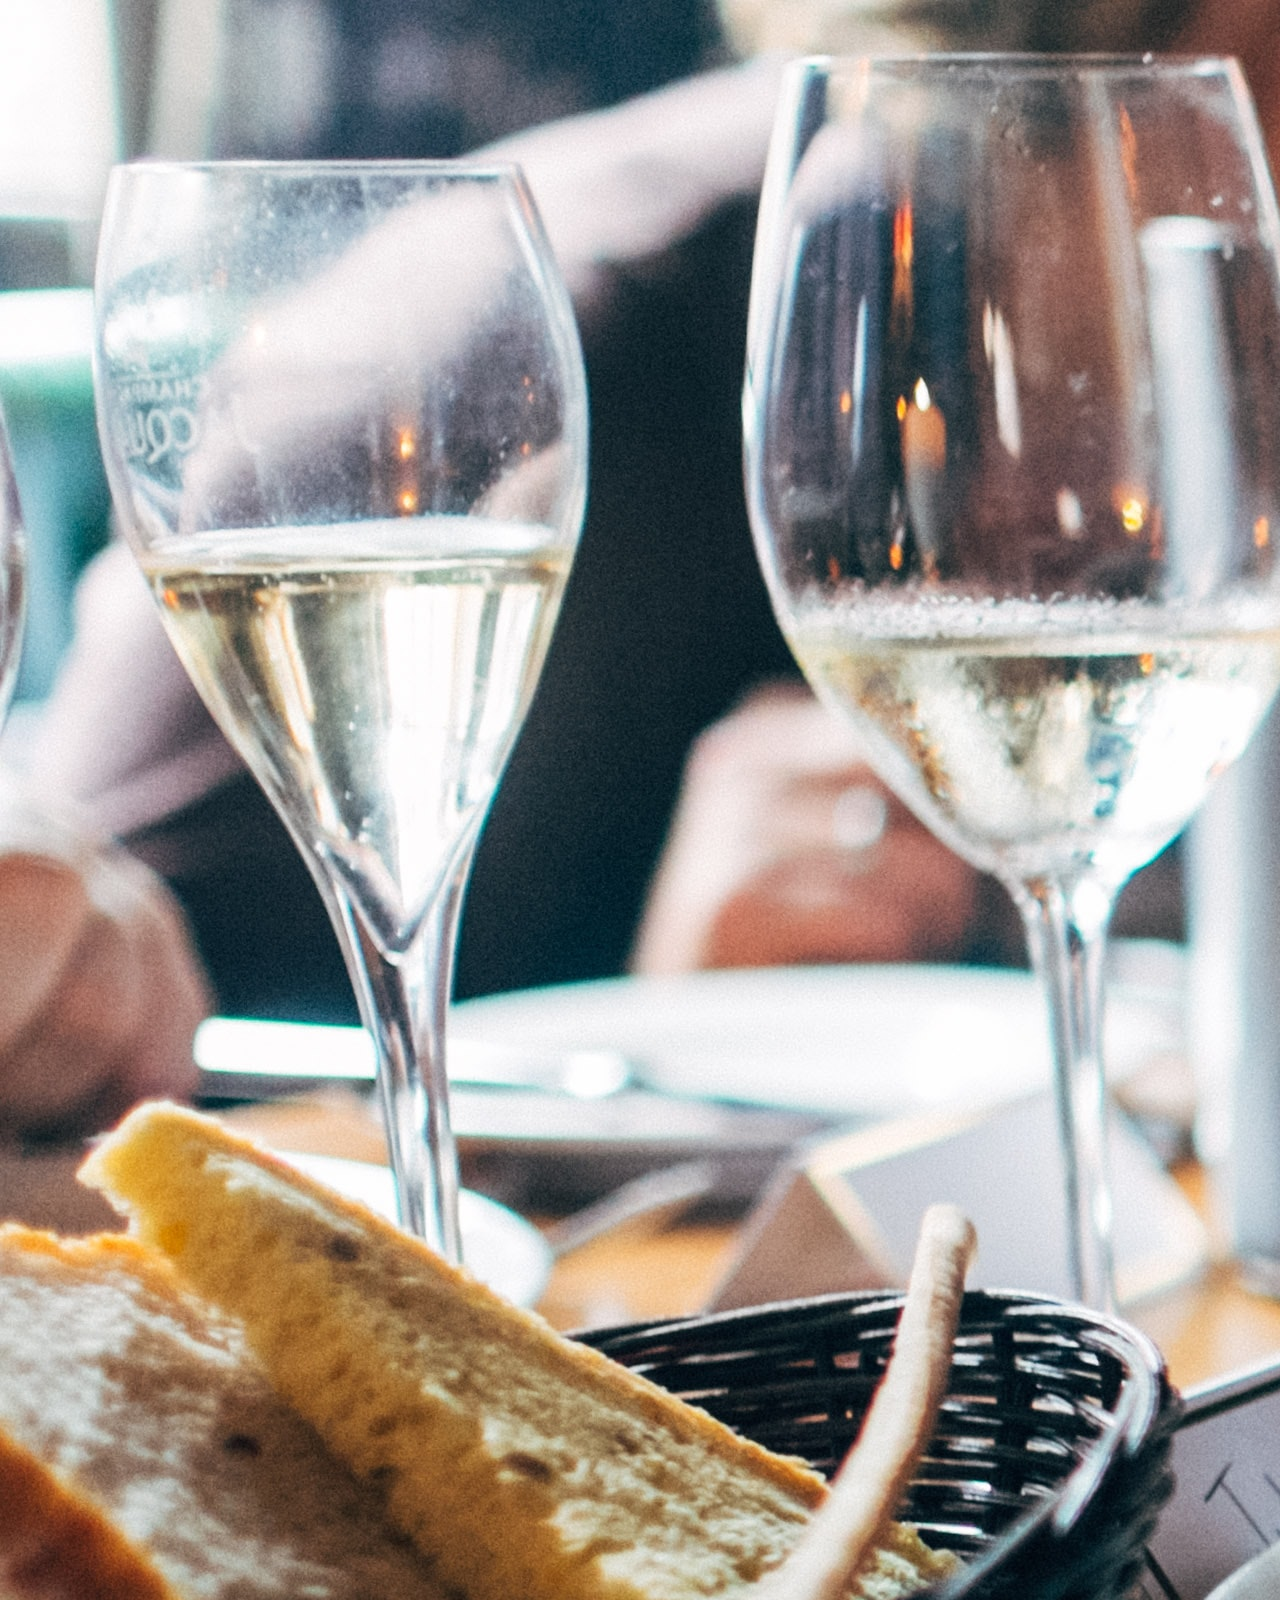
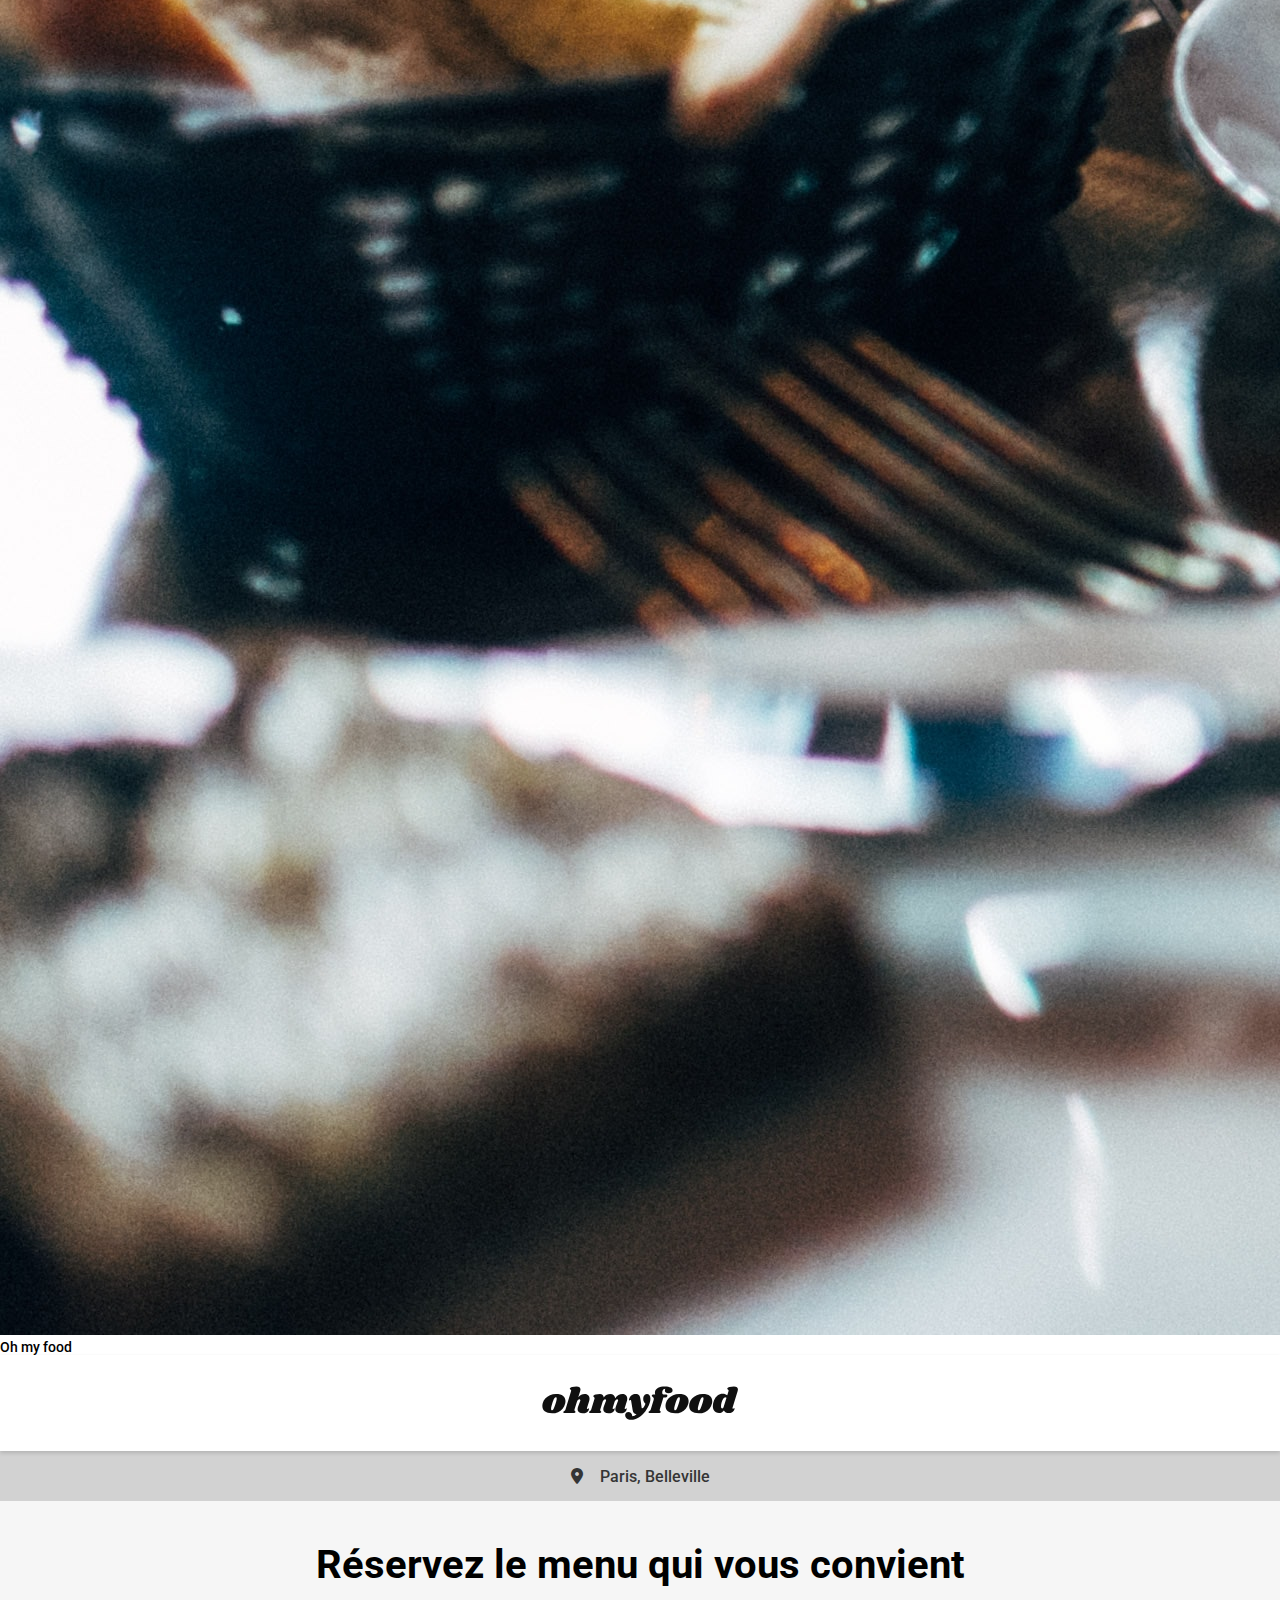
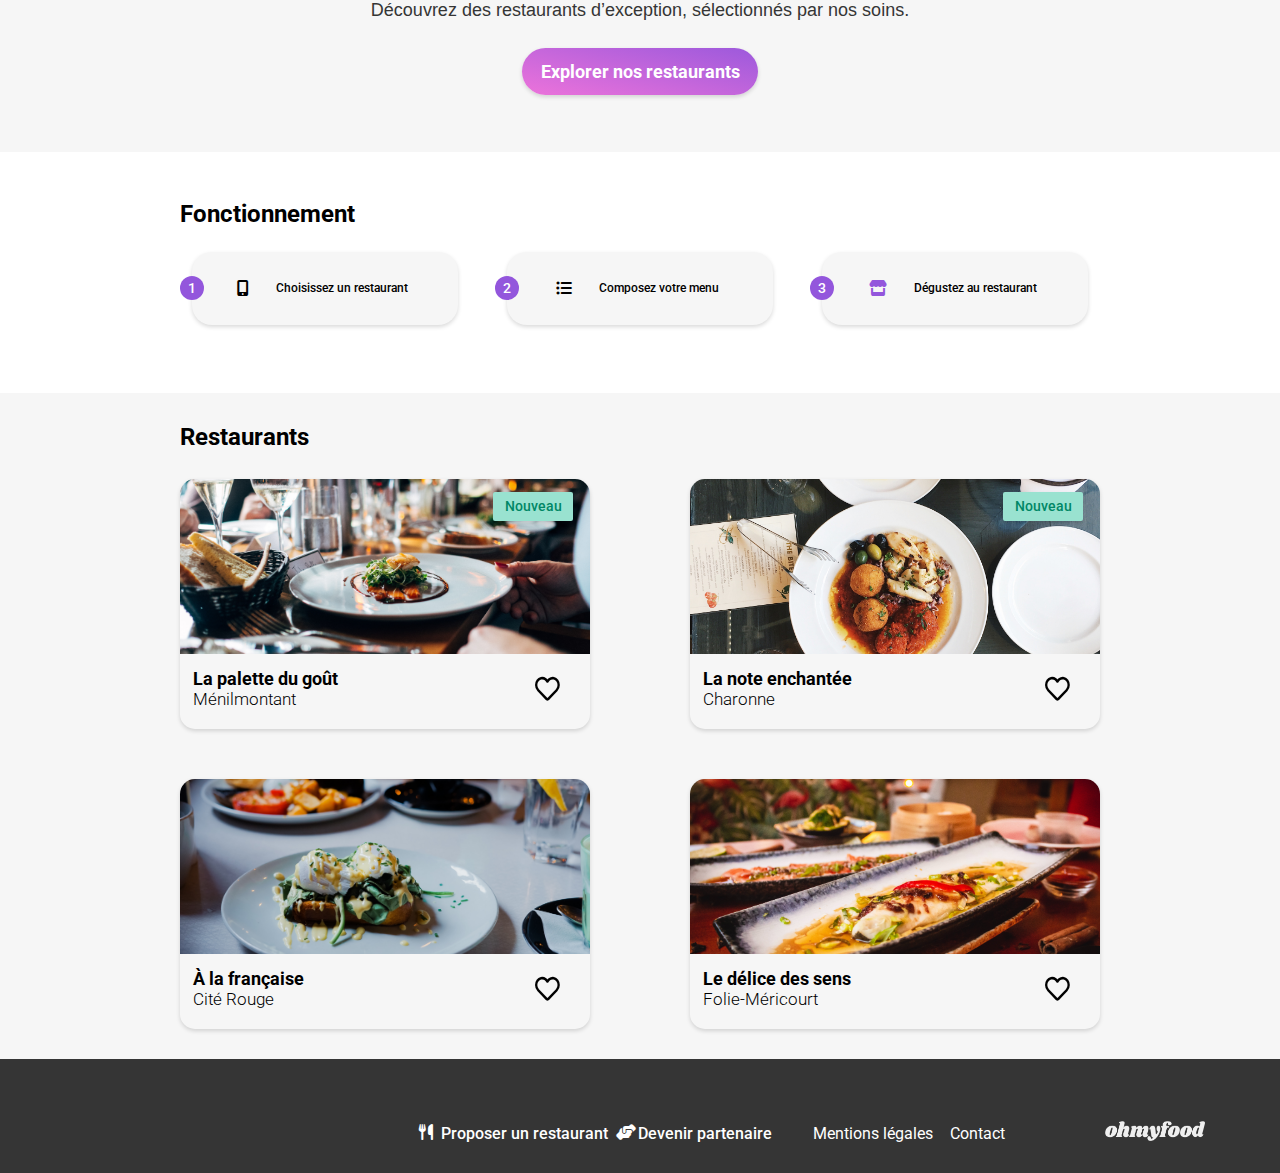
==== commit cba0cdf4: "Resolve conflicts in index.html-style.css.map" ====
--- a/index.html
+++ b/index.html
@@ -1,5 +1,5 @@
 <!DOCTYPE html>
-<html lang="fr">
+<html lang="fr" xmlns="http://www.w3.org/1999/html">
 
 <head>
 	<meta charset="UTF-8">
@@ -12,164 +12,176 @@
 </head>
 
 <body>
-<header class="header_home">
-	<!--logo-->
-	<img  class="header_home-img" src="images/logo/ohmyfood@2x.svg" alt="logo ohmyfood">
-</header>
-<main>
-	<section class="location_section">
-		<!--location-->
-		<i class="fa-sharp fa-solid fa-location-dot"></i>
-		<h3>Paris, Belleville</h3>
-	</section>
-	<section class="button_section">
-		<!--titles and button-->
-		<div>
-			<h1>Réservez le menu qui vous convient</h1>
-			<h2>Découvrez des restaurants d’exception, sélectionnés par nos soins.</h2>
-			<!--            button    -->
-			<a class="button" rel="explorer" href="#ancre_restaurants"><h4>Explorer nos restaurants</h4></a>
-		</div>
-	</section>
-	<section class="fonctionnement_section">
-		<h1 class="fonctionnement_section-title">Fonctionnement</h1>
-		<!--        all the 3 "how it works cards"-->
-		<div class="fonctionnement_section-cardsContainer">
-			<!--            1st-->
-			<article class="fonctionnement_section-singleCard">
-				<!--                number in purple circle    -->
-				<div class="cardNumber">
-					<p>1</p>
-				</div>
-				<!--                "how it works card box"    -->
-				<div class="cardBox">
-					<i class="fa-solid fa-mobile-screen-button"></i>
-					<h3>Choisissez un restaurant</h3>
-				</div>
-			</article>
-			<!--            2nd    -->
-			<article class="fonctionnement_section-singleCard">
-				<div class="cardNumber">
-					<p>2</p>
-				</div>
-				<div class="cardBox">
-					<i class="fa-solid fa-list-ul"></i>
-					<h3>Composez votre menu</h3>
-				</div>
-			</article>
-			<!--            3rd    -->
-			<article class="fonctionnement_section-singleCard">
-				<div class="cardNumber">
-					<p>3</p>
-				</div>
-				<div class="cardBox">
-					<i class="fa-solid fa-store purpleIcon"></i>
-					<h3>Dégustez au restaurant</h3>
-				</div>
-			</article>
-		</div>
-	</section>
-	<section class="restaurants_section" id="ancre_restaurants">
-		<h1 class="restaurants_section-title">Restaurants</h1>
-		<div class="restaurants_section-cardsContainer">
-			<a rel="La palette du goût" href="restaurants/palette_du_gout.html">
-				<article class="restaurants_section-singleCard">
-					<div>
-						<img src="images/restaurants/jay-wennington-N_Y88TWmGwA-unsplash.jpg" alt="La note enchantée image">
-						<p class="newIcon">Nouveau</p>
-					</div>
-					<div class="card_textContainer">
-						<h4>La palette du goût</h4>
-						<h5>Ménilmontant</h5>
-					</div>
-					<div class="likeButton likeButtonCard">
-						<input type="checkbox" class="likeButton-input">
-						<label class="likeButton-label">
-							<i class="fa-regular fa-heart likeDefault"></i>
-							<i class="fa-solid fa-heart likeActive"></i>
-						</label>
-					</div>
-				</article>
-			</a>
-			<a rel="La note enchantée" href="restaurants/note_enchantée.html">
-				<article class="restaurants_section-singleCard">
-					<div>
-						<img src="images/restaurants/stil-u2Lp8tXIcjw-unsplash.jpg" alt="La note enchantée image">
-						<p class="newIcon">Nouveau</p>
-					</div>
-					<div class="card_textContainer">
-						<h4>La note enchantée</h4>
-						<h5>Charonne</h5>
-					</div>
-					<div class="likeButton likeButtonCard">
-						<input type="checkbox" class="likeButton-input">
-						<label class="likeButton-label">
-							<i class="fa-regular fa-heart likeDefault"></i>
-							<i class="fa-solid fa-heart likeActive"></i>
-						</label>
-					</div>
-				</article>
-			</a>
-			<a rel="La note enchantée" href="restaurants/la_francaise.html">
-				<article class="restaurants_section-singleCard">
-					<div>
-						<img src="images/restaurants/toa-heftiba-DQKerTsQwi0-unsplash.jpg" alt="La note enchantée image">
-					</div>
-					<div class="card_textContainer">
-						<h4>À la française</h4>
-						<h5>Cité Rouge</h5>
-					</div>
-					<div class="likeButton likeButtonCard">
-						<input type="checkbox" class="likeButton-input">
-						<label class="likeButton-label">
-							<i class="fa-regular fa-heart likeDefault"></i>
-							<i class="fa-solid fa-heart likeActive"></i>
-						</label>
-					</div>
-				</article>
-			</a>
-			<a rel="La note enchantée" href="restaurants/delice_des_sens.html">
-				<article class="restaurants_section-singleCard">
-					<div>
-						<img src="images/restaurants/louis-hansel-shotsoflouis-qNBGVyOCY8Q-unsplash.jpg" alt="La note enchantée image">
-					</div>
-					<div class="card_textContainer">
-						<h4>Le délice des sens</h4>
-						<h5>Folie-Méricourt</h5>
-					</div>
-					<div class="likeButton likeButtonCard">
-						<input type="checkbox" class="likeButton-input">
-						<label class="likeButton-label">
-							<i class="fa-regular fa-heart likeDefault"></i>
-							<i class="fa-solid fa-heart likeActive"></i>
-						</label>
-					</div>
-				</article>
-			</a>
-		</div>
-	</section>
-</main>
-<footer>
-	<section>
-		<img src="images/logo/ohmyfood.png" alt="logo ohmyfood">
-		<article>
-			<a rel="Proposer un restaurant" href="#">
-				<div>
-					<i class="fa-solid fa-utensils"></i>
-					<h3>Proposer un restaurant</h3>
-				</div>
-			</a>
-			<a rel="Devenir Partenaire" href="#">
-				<div>
-					<i class="fa-solid fa-handshake-angle"></i>
-					<h3>Devenir partenaire</h3>
-				</div>
-			</a>
-			<a class="footerText" rel="mentions légales" href="#">Mentions légales</a>
-			<a class="footerText" rel="contact" href="#">Contact</a>
-		</article>
-	</section>
-</footer>
+<!--    <section class="loaderContainer loaderContainer-hidden">-->
+<!--        <div class="loader"></div>-->
+<!--    </section>-->
+    <section class="loader2Container"/>
+        <div class="loader2Image">
+            <img src="images/restaurants/jay-wennington-N_Y88TWmGwA-unsplash.jpg">
+        </div>
+        <div class="loader2Box"></div>
+        <div class="loader2Text">
+            <p>Oh my food</p>
+        </div>
+    </section>
+    <header class="header_home">
+        <!--logo-->
+        <img  class="header_home-img" src="images/logo/ohmyfood@2x.svg" alt="logo ohmyfood">
+    </header>
+    <main>
+        <section class="location_section">
+            <!--location-->
+            <i class="fa-sharp fa-solid fa-location-dot"></i>
+            <h3>Paris, Belleville</h3>
+        </section>
+        <section class="button_section">
+            <!--titles and button-->
+            <div>
+                <h1>Réservez le menu qui vous convient</h1>
+                <h2>Découvrez des restaurants d’exception, sélectionnés par nos soins.</h2>
+<!--            button    -->
+                <a class="button" rel="explorer" href="#ancre_restaurants"><h4>Explorer nos restaurants</h4></a>
+            </div>
+        </section>
+        <section class="fonctionnement_section">
+            <h1 class="fonctionnement_section-title">Fonctionnement</h1>
+<!--        all the 3 "how it works cards"-->
+            <div class="fonctionnement_section-cardsContainer">
+<!--            1st-->
+                <article class="fonctionnement_section-singleCard">
+<!--                number in purple circle    -->
+                    <div class="cardNumber">
+                        <p>1</p>
+                    </div>
+<!--                "how it works card box"    -->
+                    <div class="cardBox">
+                        <i class="fa-solid fa-mobile-screen-button"></i>
+                        <h3>Choisissez un restaurant</h3>
+                    </div>
+                </article>
+<!--            2nd    -->
+                <article class="fonctionnement_section-singleCard">
+                    <div class="cardNumber">
+                        <p>2</p>
+                    </div>
+                    <div class="cardBox">
+                        <i class="fa-solid fa-list-ul"></i>
+                        <h3>Composez votre menu</h3>
+                    </div>
+                </article>
+<!--            3rd    -->
+                <article class="fonctionnement_section-singleCard">
+                    <div class="cardNumber">
+                        <p>3</p>
+                    </div>
+                    <div class="cardBox">
+                        <i class="fa-solid fa-store purpleIcon"></i>
+                        <h3>Dégustez au restaurant</h3>
+                    </div>
+                </article>
+            </div>
+        </section>
+        <section class="restaurants_section" id="ancre_restaurants">
+            <h1 class="restaurants_section-title">Restaurants</h1>
+            <div class="restaurants_section-cardsContainer">
+                <a rel="La palette du goût" href="restaurants/palette_du_gout.html">
+                    <article class="restaurants_section-singleCard">
+                        <div>
+                            <img src="images/restaurants/jay-wennington-N_Y88TWmGwA-unsplash.jpg" alt="La note enchantée image">
+                            <p class="newIcon">Nouveau</p>
+                        </div>
+                        <div class="card_textContainer">
+                            <h4>La palette du goût</h4>
+                            <h5>Ménilmontant</h5>
+                        </div>
+                        <div class="likeButton likeButtonCard">
+                            <input type="checkbox" class="likeButton-input">
+                            <label class="likeButton-label">
+                                <i class="fa-regular fa-heart likeDefault"></i>
+                                <i class="fa-solid fa-heart likeActive"></i>
+                            </label>
+                        </div>
+                    </article>
+                </a>
+                <a rel="La note enchantée" href="restaurants/note_enchantée.html">
+                    <article class="restaurants_section-singleCard">
+                        <div>
+                            <img src="images/restaurants/stil-u2Lp8tXIcjw-unsplash.jpg" alt="La note enchantée image">
+                            <p class="newIcon">Nouveau</p>
+                        </div>
+                        <div class="card_textContainer">
+                            <h4>La note enchantée</h4>
+                            <h5>Charonne</h5>
+                        </div>
+                        <div class="likeButton likeButtonCard">
+                            <input type="checkbox" class="likeButton-input">
+                            <label class="likeButton-label">
+                                <i class="fa-regular fa-heart likeDefault"></i>
+                                <i class="fa-solid fa-heart likeActive"></i>
+                            </label>
+                        </div>
+                    </article>
+                </a>
+                <a rel="La note enchantée" href="restaurants/la_francaise.html">
+                    <article class="restaurants_section-singleCard">
+                        <div>
+                            <img src="images/restaurants/toa-heftiba-DQKerTsQwi0-unsplash.jpg" alt="La note enchantée image">
+                        </div>
+                        <div class="card_textContainer">
+                            <h4>À la française</h4>
+                            <h5>Cité Rouge</h5>
+                        </div>
+                        <div class="likeButton likeButtonCard">
+                            <input type="checkbox" class="likeButton-input">
+                            <label class="likeButton-label">
+                                <i class="fa-regular fa-heart likeDefault"></i>
+                                <i class="fa-solid fa-heart likeActive"></i>
+                            </label>
+                        </div>
+                    </article>
+                </a>
+                <a rel="La note enchantée" href="restaurants/delice_des_sens.html">
+                    <article class="restaurants_section-singleCard">
+                        <div>
+                            <img src="images/restaurants/louis-hansel-shotsoflouis-qNBGVyOCY8Q-unsplash.jpg" alt="La note enchantée image">
+                        </div>
+                        <div class="card_textContainer">
+                            <h4>Le délice des sens</h4>
+                            <h5>Folie-Méricourt</h5>
+                        </div>
+                        <div class="likeButton likeButtonCard">
+                            <input type="checkbox" class="likeButton-input">
+                            <label class="likeButton-label">
+                                <i class="fa-regular fa-heart likeDefault"></i>
+                                <i class="fa-solid fa-heart likeActive"></i>
+                            </label>
+                        </div>
+                    </article>
+                </a>
+            </div>
+        </section>
+    </main>
+    <footer>
+        <section>
+            <img src="images/logo/ohmyfood.png" alt="logo ohmyfood">
+            <article>
+                <a rel="Proposer un restaurant" href="#">
+                    <div>
+                        <i class="fa-solid fa-utensils"></i>
+                        <h3>Proposer un restaurant</h3>
+                    </div>
+                </a>
+                <a rel="Devenir Partenaire" href="#">
+                    <div>
+                        <i class="fa-solid fa-handshake-angle"></i>
+                        <h3>Devenir partenaire</h3>
+                    </div>
+                </a>
+                <a class="footerText" rel="mentions légales" href="#">Mentions légales</a>
+                <a class="footerText" rel="contact" href="#">Contact</a>
+            </article>
+        </section>
+    </footer>
 </body>
 
 </html>--- a/sass/style.css
+++ b/sass/style.css
@@ -189,14 +189,47 @@
 }
 
 .loader {
-  position: absolute;
-  top: 50%;
-  right: 50%;
-  z-index: 1;
-}
-.loader i {
-  width: 100px;
-  height: 100px;
+  width: 20%; /* control the size */
+  aspect-ratio: 1;
+  display: grid;
+  -webkit-mask: conic-gradient(from 15deg, rgba(0, 0, 0, 0.2), #000);
+  animation: load 1450ms steps(12) infinite;
+  background: radial-gradient(closest-side at 50% 12.5%, #9356DC 90%, rgba(0, 0, 0, 0) 98%) 50% 0/20% 80% repeat-y, radial-gradient(closest-side at 12.5% 50%, #9356DC 90%, rgba(0, 0, 0, 0) 98%) 0 50%/80% 20% repeat-x;
+}
+@media (min-width: 768px) {
+  .loader {
+    width: 6.6666666667%;
+  }
+}
+@media (min-width: 1024px) {
+  .loader {
+    width: 5%;
+  }
+}
+.loader:before, .loader:after {
+  background: radial-gradient(closest-side at 50% 12.5%, #9356DC 90%, rgba(0, 0, 0, 0) 98%) 50% 0/20% 80% repeat-y, radial-gradient(closest-side at 12.5% 50%, #9356DC 90%, rgba(0, 0, 0, 0) 98%) 0 50%/80% 20% repeat-x;
+  content: "";
+  grid-area: 1/1;
+  transform: rotate(30deg);
+}
+.loader:after {
+  transform: rotate(60deg);
+}
+@keyframes load {
+  from {
+    transform: rotate(0turn);
+  }
+  to {
+    transform: rotate(1turn);
+  }
+}
+
+.loaderContainer {
+  width: 100%;
+  height: 100%;
+  display: flex;
+  justify-content: center;
+  align-items: center;
 }
 
 .location_section {
@@ -553,6 +586,7 @@
   width: 100%;
   background-color: #FFFFFF;
   border-radius: 15px;
+  overflow: hidden;
   box-shadow: 0px 2px 4px rgba(0, 0, 0, 0.15);
   position: relative;
 }
@@ -571,6 +605,11 @@
   display: flex;
   flex-flow: row nowrap;
   justify-content: space-between;
+}
+.menu_section-cards-singleCard-textContainer .recepy_price {
+  left: 53px;
+  display: inline-block;
+  position: relative;
 }
 .menu_section-cards-singleCard-checkContainer {
   width: 59px;
@@ -580,10 +619,20 @@
   display: flex;
   justify-content: center;
   align-items: center;
+  position: relative;
+  left: 54px;
 }
 .menu_section-cards-singleCard-checkContainer i {
   color: white;
   transform: scale(1.3);
+}
+.menu_section-cards-singleCard:hover > .menu_section-cards-singleCard-checkContainer {
+  transition: transform 300ms ease-in-out;
+  transform: translateX(-54px);
+}
+.menu_section-cards-singleCard:hover .recepy_price {
+  transition: transform 300ms ease-in-out;
+  transform: translateX(-54px);
 }
 
 .button {
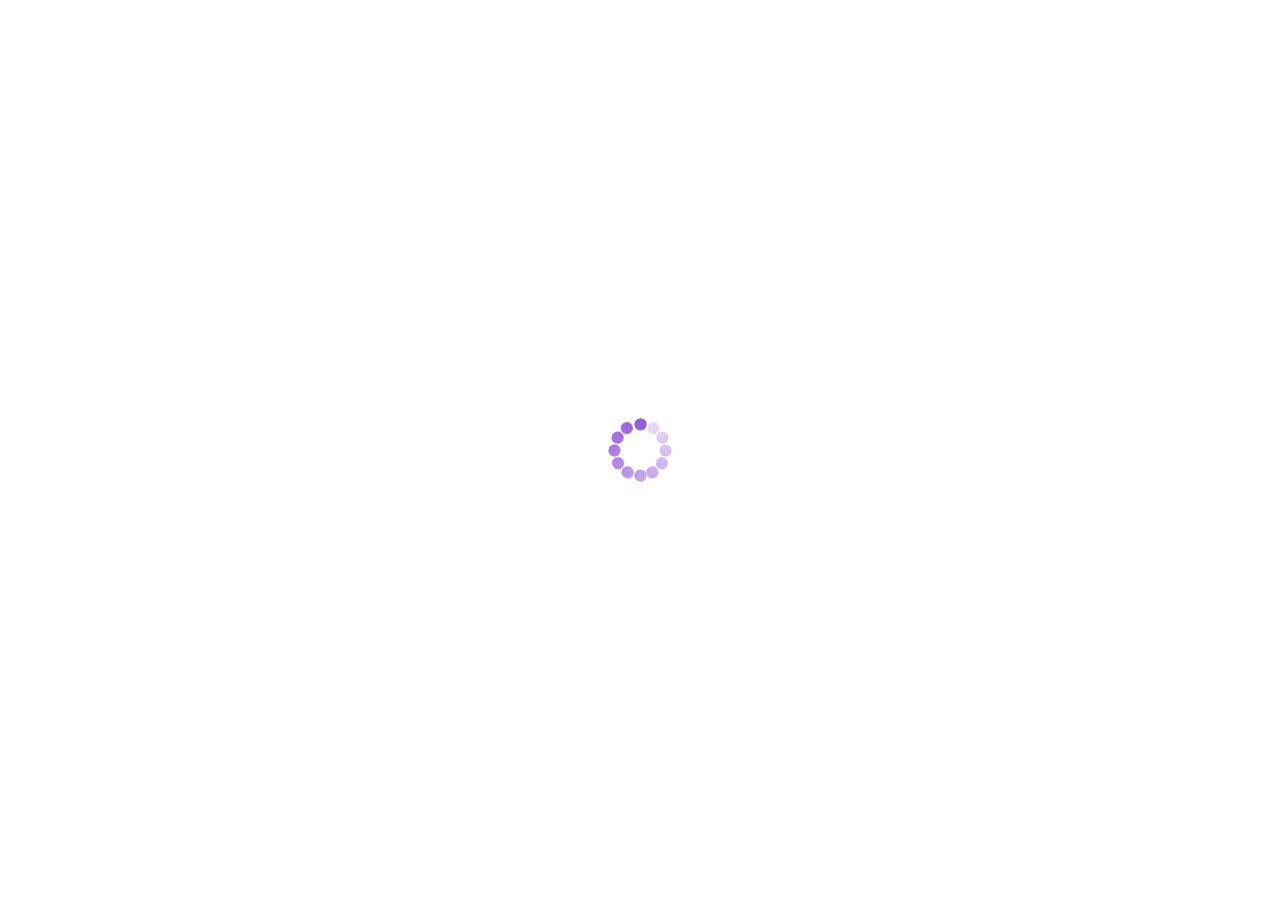
==== commit 3440e4cd: "loader creation" ====
--- a/index.html
+++ b/index.html
@@ -9,26 +9,21 @@
 	<link rel="preconnect" href="https://fonts.gstatic.com" crossorigin>
 	<link href="https://fonts.googleapis.com/css2?family=Roboto&family=Shrikhand&display=swap" rel="stylesheet">
 	<link rel="stylesheet" href="sass/style.css">
+    <script type="module" src="script.js"></script>
 </head>
 
 <body>
 <!--    <section class="loaderContainer loaderContainer-hidden">-->
 <!--        <div class="loader"></div>-->
 <!--    </section>-->
-    <section class="loader2Container"/>
-        <div class="loader2Image">
-            <img src="images/restaurants/jay-wennington-N_Y88TWmGwA-unsplash.jpg">
-        </div>
-        <div class="loader2Box"></div>
-        <div class="loader2Text">
-            <p>Oh my food</p>
-        </div>
+    <section class="loaderContainer">
+        <div class="loader"></div>
     </section>
     <header class="header_home">
         <!--logo-->
         <img  class="header_home-img" src="images/logo/ohmyfood@2x.svg" alt="logo ohmyfood">
     </header>
-    <main>
+    <main class="main">
         <section class="location_section">
             <!--location-->
             <i class="fa-sharp fa-solid fa-location-dot"></i>
@@ -161,7 +156,7 @@
             </div>
         </section>
     </main>
-    <footer>
+    <footer class="footer">
         <section>
             <img src="images/logo/ohmyfood.png" alt="logo ohmyfood">
             <article>
--- a/sass/style.css
+++ b/sass/style.css
@@ -225,11 +225,23 @@
 }
 
 .loaderContainer {
-  width: 100%;
-  height: 100%;
-  display: flex;
-  justify-content: center;
-  align-items: center;
+  width: 100vw;
+  height: 100vh;
+  display: flex;
+  justify-content: center;
+  align-items: center;
+}
+
+.loader_deactivate {
+  display: none;
+}
+
+.all_display {
+  display: block;
+}
+
+.all_hidden {
+  display: none;
 }
 
 .location_section {
